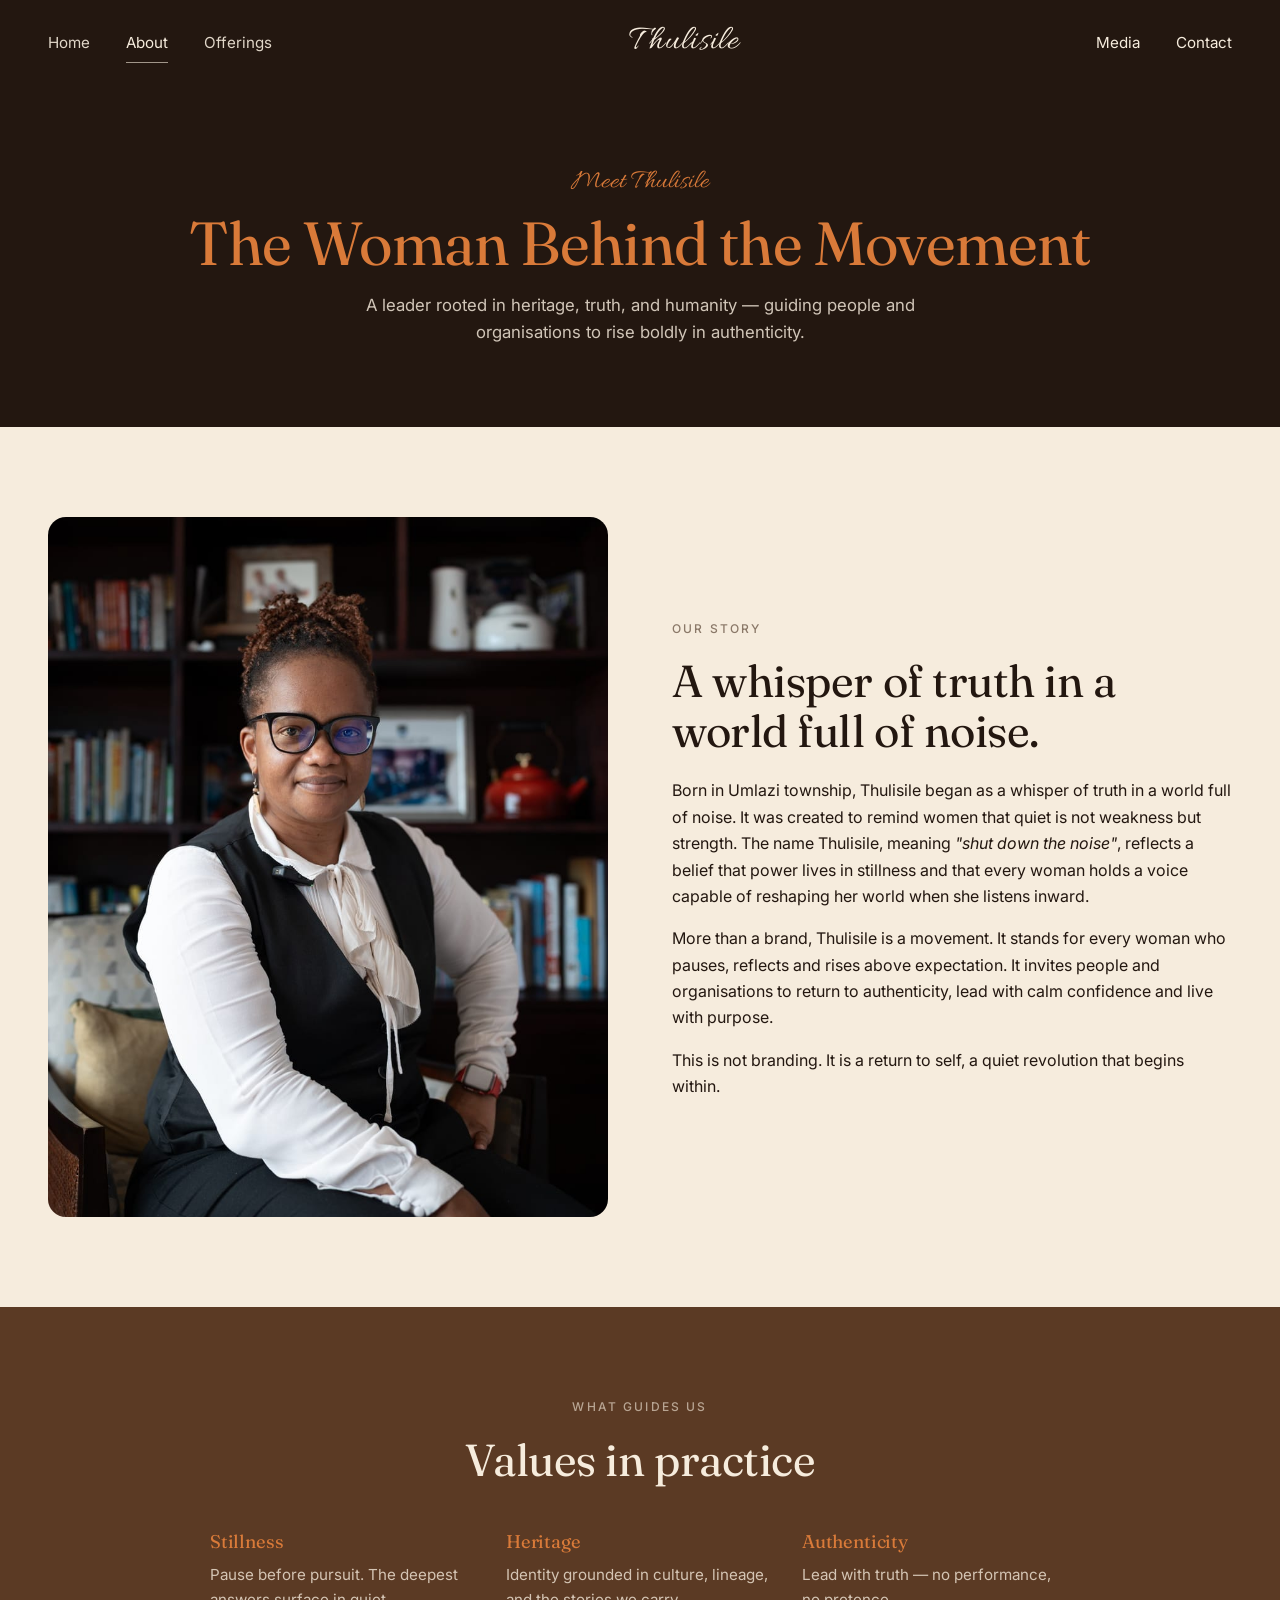
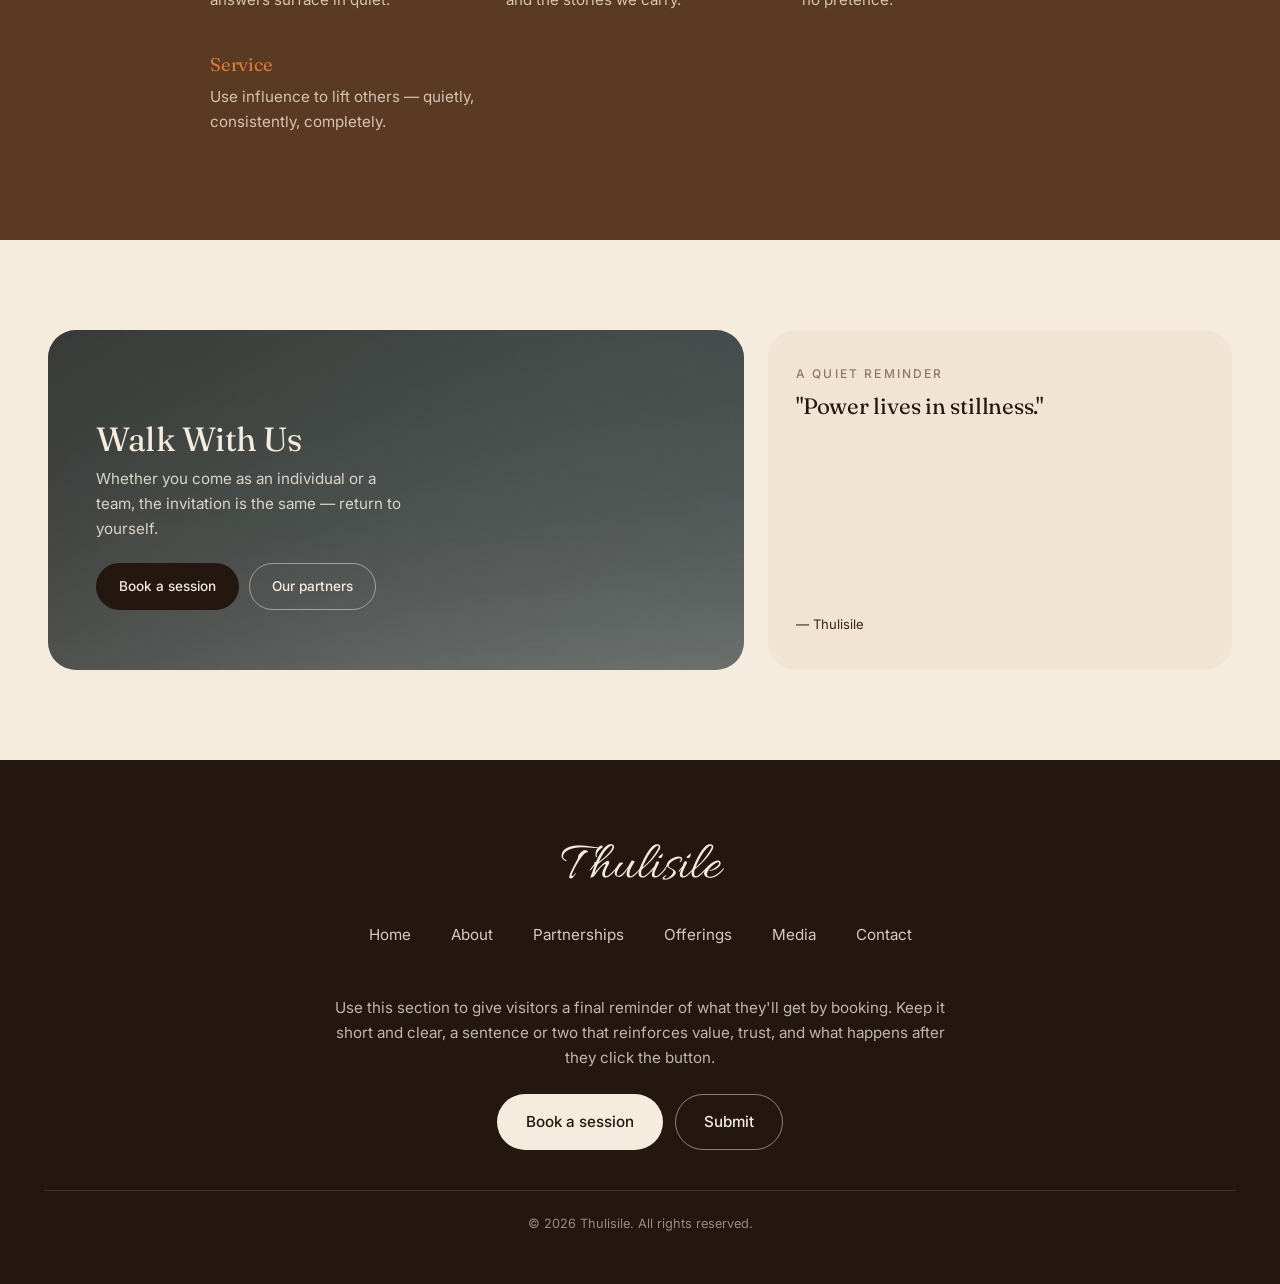
==== about.html @ 4791ac14 "Optimize images: 106MB PNGs -> 780KB JPGs; update refs" ====
<!doctype html>
<html lang="en">
<head>
<meta charset="utf-8" />
<meta name="viewport" content="width=device-width, initial-scale=1" />
<title>About Thulisile — The Woman Behind the Movement</title>
<meta name="description" content="A leader rooted in heritage, truth, and humanity — guiding people and organisations to rise boldly in authenticity." />
<link rel="preconnect" href="https://fonts.googleapis.com">
<link rel="preconnect" href="https://fonts.gstatic.com" crossorigin>
<link href="https://fonts.googleapis.com/css2?family=Fraunces:ital,wght@0,300;0,400;0,500;1,400&family=Inter:wght@300;400;500;600&family=Allura&display=swap" rel="stylesheet">
<link rel="stylesheet" href="styles.css" />
</head>
<body>

<header class="nav">
  <div class="nav-inner">
    <ul class="nav-links">
      <li><a href="index.html">Home</a></li>
      <li class="has-dropdown">
        <a href="about.html" class="active">About</a>
        <ul class="dropdown">
          <li><a href="about.html">About Thulisile</a></li>
          <li><a href="partners.html">Partners &amp; Clients</a></li>
        </ul>
      </li>
      <li class="has-dropdown">
        <a href="offerings.html">Offerings</a>
        <ul class="dropdown">
          <li><a href="fun-to-fit.html">Fun to Fit</a></li>
          <li><a href="reflections.html">Reflections</a></li>
          <li><a href="life-journeys.html">Life Journeys</a></li>
          <li><a href="corporate-strategy.html">Corporate Strategy</a></li>
        </ul>
      </li>
    </ul>
    <a href="index.html" class="nav-logo">Thulisile</a>
    <ul class="nav-side">
      <li class="has-dropdown">
        <a href="media.html">Media</a>
        <ul class="dropdown">
          <li><a href="blog.html">Blog</a></li>
          <li><a href="youtube.html">YouTube</a></li>
          <li><a href="podcast.html">Podcast</a></li>
        </ul>
      </li>
      <li><a href="contact.html">Contact</a></li>
    </ul>
    <button class="nav-toggle" aria-label="Menu" aria-expanded="false">&#9776;</button>
  </div>
</header>

<section class="page-header">
  <div class="container">
    <span class="script-kicker">Meet Thulisile</span>
    <h1>The Woman Behind the Movement</h1>
    <p>A leader rooted in heritage, truth, and humanity — guiding people and organisations to rise boldly in authenticity.</p>
  </div>
</section>

<section class="section-cream">
  <div class="two-col">
    <img src="images/about-thulisile-portrait.jpg" alt="Thulisile portrait" />
    <div>
      <span class="eyebrow">Our story</span>
      <h2>A whisper of truth in a world full of noise.</h2>
      <p>Born in Umlazi township, Thulisile began as a whisper of truth in a world full of noise. It was created to remind women that quiet is not weakness but strength. The name Thulisile, meaning <em>"shut down the noise"</em>, reflects a belief that power lives in stillness and that every woman holds a voice capable of reshaping her world when she listens inward.</p>
      <p>More than a brand, Thulisile is a movement. It stands for every woman who pauses, reflects and rises above expectation. It invites people and organisations to return to authenticity, lead with calm confidence and live with purpose.</p>
      <p>This is not branding. It is a return to self, a quiet revolution that begins within.</p>
    </div>
  </div>
</section>

<section class="section-brown">
  <div class="container">
    <div style="max-width:860px;margin:0 auto;text-align:center;">
      <span class="eyebrow" style="color:rgba(246,236,221,0.6);">What guides us</span>
      <h2 style="color:var(--cream);">Values in practice</h2>
      <div style="display:grid;grid-template-columns:repeat(auto-fit, minmax(220px, 1fr));gap:28px;margin-top:48px;text-align:left;">
        <div>
          <h3 style="color:var(--orange-soft);font-size:1.15rem;">Stillness</h3>
          <p style="color:rgba(246,236,221,0.78);font-size:0.95rem;">Pause before pursuit. The deepest answers surface in quiet.</p>
        </div>
        <div>
          <h3 style="color:var(--orange-soft);font-size:1.15rem;">Heritage</h3>
          <p style="color:rgba(246,236,221,0.78);font-size:0.95rem;">Identity grounded in culture, lineage, and the stories we carry.</p>
        </div>
        <div>
          <h3 style="color:var(--orange-soft);font-size:1.15rem;">Authenticity</h3>
          <p style="color:rgba(246,236,221,0.78);font-size:0.95rem;">Lead with truth — no performance, no pretence.</p>
        </div>
        <div>
          <h3 style="color:var(--orange-soft);font-size:1.15rem;">Service</h3>
          <p style="color:rgba(246,236,221,0.78);font-size:0.95rem;">Use influence to lift others — quietly, consistently, completely.</p>
        </div>
      </div>
    </div>
  </div>
</section>

<section class="journey-insights" style="padding-top:90px;">
  <div class="journey-insights-grid">
    <div class="journey-card">
      <h2>Walk With Us</h2>
      <p>Whether you come as an individual or a team, the invitation is the same — return to yourself.</p>
      <div class="journey-actions">
        <a href="contact.html" class="btn btn-dark">Book a session</a>
        <a href="partners.html" class="btn btn-outline">Our partners</a>
      </div>
    </div>
    <div class="insights-card">
      <div>
        <span class="eyebrow">A quiet reminder</span>
        <h3 style="font-size:1.4rem;">"Power lives in stillness."</h3>
      </div>
      <div class="insights-foot">
        <p>— Thulisile</p>
      </div>
    </div>
  </div>
</section>

<footer class="footer">
  <div class="container">
    <a href="index.html" class="footer-logo">Thulisile</a>
    <ul class="footer-nav">
      <li><a href="index.html">Home</a></li>
      <li><a href="about.html">About</a></li>
      <li><a href="partners.html">Partnerships</a></li>
      <li><a href="offerings.html">Offerings</a></li>
      <li><a href="media.html">Media</a></li>
      <li><a href="contact.html">Contact</a></li>
    </ul>
    <p class="footer-cta">Use this section to give visitors a final reminder of what they'll get by booking. Keep it short and clear, a sentence or two that reinforces value, trust, and what happens after they click the button.</p>
    <div class="footer-actions">
      <a href="contact.html" class="btn btn-light">Book a session</a>
      <a href="contact.html" class="btn btn-outline">Submit</a>
    </div>
    <div class="footer-bottom">&copy; <span id="year"></span> Thulisile. All rights reserved.</div>
  </div>
</footer>
<script>document.getElementById('year').textContent = new Date().getFullYear();</script>
<script src="script.js"></script>
</body>
</html>
---- styles.css ----
/* ===========================================================
   Thulisile — Silence the Noise. Rise in Authenticity.
   Shared stylesheet
   =========================================================== */

:root {
  --cream: #f6ecdd;
  --cream-soft: #f1e4d2;
  --cream-dark: #e8d8bf;
  --brown-deep: #231710;
  --brown-rich: #3a2417;
  --brown-warm: #5b3a24;
  --brown-mid: #7a4a2c;
  --orange: #c9611f;
  --orange-soft: #d97a39;
  --ink: #1a0f08;
  --muted: #8a7868;
  --line: rgba(255, 255, 255, 0.12);

  --serif: "Fraunces", "Playfair Display", Georgia, serif;
  --sans: "Inter", -apple-system, BlinkMacSystemFont, "Segoe UI", Roboto, sans-serif;
  --script: "Allura", "Pinyon Script", "Great Vibes", cursive;

  --radius-lg: 28px;
  --radius-md: 18px;
  --radius-sm: 10px;
  --maxw: 1240px;
}

* { box-sizing: border-box; }

html { scroll-behavior: smooth; }

body {
  margin: 0;
  font-family: var(--sans);
  font-size: 16px;
  line-height: 1.65;
  color: var(--cream);
  background: var(--brown-deep);
  -webkit-font-smoothing: antialiased;
  text-rendering: optimizeLegibility;
}

img { max-width: 100%; display: block; }

a { color: inherit; text-decoration: none; }

h1, h2, h3, h4 {
  font-family: var(--serif);
  font-weight: 400;
  letter-spacing: -0.01em;
  line-height: 1.1;
  margin: 0 0 0.5em;
}

h1 { font-size: clamp(2.4rem, 5vw, 4rem); }
h2 { font-size: clamp(1.8rem, 3.5vw, 2.8rem); }
h3 { font-size: clamp(1.3rem, 2vw, 1.7rem); }

p { margin: 0 0 1em; }

.container {
  max-width: var(--maxw);
  margin: 0 auto;
  padding: 0 24px;
}

/* ---------- NAV ---------- */
.nav {
  position: absolute;
  top: 0; left: 0; right: 0;
  z-index: 50;
  padding: 22px 0;
}
.nav-inner {
  max-width: var(--maxw);
  margin: 0 auto;
  padding: 0 28px;
  display: flex;
  align-items: center;
  justify-content: space-between;
  gap: 24px;
}
.nav-links {
  display: flex;
  gap: 36px;
  list-style: none;
  margin: 0; padding: 0;
  font-size: 0.95rem;
  color: var(--cream);
}
.nav-links > li { position: relative; }
.nav-links a {
  color: var(--cream);
  opacity: 0.9;
  transition: opacity .2s;
  padding: 8px 0;
  display: inline-block;
}
.nav-links a:hover { opacity: 1; }
.nav-links a.active { opacity: 1; }
.nav-links a.active::after {
  content: ""; position: absolute;
  left: 0; right: 0; bottom: 0;
  height: 1px; background: var(--cream);
  opacity: 0.6;
}

.nav-logo {
  font-family: var(--script);
  font-size: 2.2rem;
  color: var(--cream);
  line-height: 1;
  letter-spacing: 0.02em;
  flex: 0 0 auto;
}

.nav-side { display: flex; gap: 36px; align-items: center; list-style: none; margin: 0; padding: 0; font-size: 0.95rem; }

.has-dropdown { position: relative; }
.dropdown {
  position: absolute;
  top: 100%;
  left: 50%;
  transform: translateX(-50%) translateY(6px);
  background: var(--brown-rich);
  border: 1px solid var(--line);
  border-radius: var(--radius-sm);
  padding: 10px 0;
  min-width: 190px;
  opacity: 0;
  visibility: hidden;
  transition: opacity .2s, transform .2s, visibility .2s;
  list-style: none;
  margin: 0;
  box-shadow: 0 20px 50px rgba(0,0,0,0.35);
}
.has-dropdown:hover .dropdown,
.has-dropdown:focus-within .dropdown {
  opacity: 1; visibility: visible; transform: translateX(-50%) translateY(0);
}
.dropdown a {
  display: block;
  padding: 8px 18px;
  white-space: nowrap;
  font-size: 0.9rem;
}
.dropdown a:hover { background: rgba(255,255,255,0.04); }

/* mobile nav */
.nav-toggle {
  display: none;
  background: none;
  border: none;
  color: var(--cream);
  font-size: 1.6rem;
  cursor: pointer;
  padding: 6px;
  z-index: 60;
}
@media (max-width: 900px) {
  .nav-toggle { display: block; }
  .nav-links, .nav-side { display: none; }
  .nav.nav-open::after {
    content: "";
    position: fixed; inset: 0;
    background: var(--brown-deep);
    z-index: 50;
  }
  .nav-open .nav-links,
  .nav-open .nav-side {
    display: flex;
    flex-direction: column;
    align-items: center;
    gap: 10px;
    font-size: 1.05rem;
    padding: 0;
    z-index: 55;
    position: relative;
  }
  .nav-open .nav-inner {
    position: fixed;
    inset: 0;
    display: flex;
    flex-direction: column;
    justify-content: flex-start;
    align-items: center;
    padding: 90px 24px 40px;
    overflow-y: auto;
    background: var(--brown-deep);
    z-index: 55;
  }
  .nav-open .nav-logo { position: absolute; top: 22px; left: 28px; z-index: 60; }
  .nav-open .nav-side { margin-top: 20px; padding-top: 20px; border-top: 1px solid var(--line); width: 100%; }
  .dropdown {
    position: static; transform: none; opacity: 1; visibility: visible;
    background: transparent; border: none; box-shadow: none;
    padding: 4px 0 0; text-align: center;
    display: block;
  }
  .dropdown a { font-size: 0.85rem; opacity: 0.65; padding: 4px 0; }
  .nav-logo { font-size: 1.8rem; z-index: 60; }
  .nav-toggle { position: fixed; top: 22px; right: 24px; z-index: 70; }
}

/* ---------- BUTTONS ---------- */
.btn {
  display: inline-flex;
  align-items: center;
  justify-content: center;
  gap: 8px;
  font-family: var(--sans);
  font-size: 0.95rem;
  font-weight: 500;
  padding: 14px 28px;
  border-radius: 999px;
  border: 1px solid transparent;
  cursor: pointer;
  transition: all .25s;
  text-decoration: none;
  white-space: nowrap;
}
.btn-primary {
  background: var(--orange);
  color: var(--cream);
}
.btn-primary:hover { background: var(--orange-soft); transform: translateY(-1px); }

.btn-outline {
  background: transparent;
  color: var(--cream);
  border-color: rgba(246, 236, 221, 0.5);
}
.btn-outline:hover { background: rgba(246, 236, 221, 0.08); border-color: var(--cream); }

.btn-dark {
  background: var(--brown-deep);
  color: var(--cream);
}
.btn-dark:hover { background: var(--brown-rich); }

.btn-light {
  background: var(--cream);
  color: var(--brown-deep);
}
.btn-light:hover { background: #fff; }

.btn-text {
  background: transparent;
  color: var(--brown-deep);
  border: 1px solid var(--brown-deep);
}
.btn-text:hover { background: var(--brown-deep); color: var(--cream); }

.btn .arrow { display: inline-block; transition: transform .25s; }
.btn:hover .arrow { transform: translate(2px, -2px); }

/* ---------- HERO ---------- */
.hero {
  position: relative;
  min-height: 100vh;
  background: var(--brown-deep);
  overflow: hidden;
  display: flex;
  align-items: center;
  padding: 140px 0 60px;
}
.hero::before {
  content: "";
  position: absolute; inset: 0;
  background: linear-gradient(180deg, rgba(16,9,4,0.55) 0%, rgba(16,9,4,0.20) 45%, rgba(16,9,4,0.85) 100%);
  z-index: 2;
}
.hero-bg {
  position: absolute;
  inset: 0;
  background-size: cover;
  background-position: center right;
  z-index: 1;
}
.hero-inner {
  position: relative;
  z-index: 3;
  max-width: var(--maxw);
  margin: 0 auto;
  padding: 0 28px;
  width: 100%;
  display: grid;
  grid-template-columns: minmax(0, 560px) 1fr;
  gap: 40px;
  align-items: center;
}
.hero-eyebrow {
  display: inline-block;
  font-family: var(--script);
  color: var(--orange-soft);
  font-size: 1.8rem;
  margin-bottom: 10px;
}
.hero-title {
  font-family: var(--serif);
  color: var(--orange-soft);
  font-size: clamp(2.6rem, 5.5vw, 4.2rem);
  line-height: 1.05;
  letter-spacing: -0.015em;
  margin-bottom: 22px;
  text-wrap: balance;
}
.hero-sub {
  color: rgba(246, 236, 221, 0.85);
  font-size: 1.05rem;
  max-width: 480px;
  margin-bottom: 34px;
}
.hero-actions { display: flex; gap: 14px; flex-wrap: wrap; }

@media (max-width: 800px) {
  .hero-inner { grid-template-columns: 1fr; }
  .hero::before {
    background: linear-gradient(180deg, rgba(16,9,4,0.40) 0%, rgba(16,9,4,0.65) 60%, rgba(16,9,4,0.95) 100%);
  }
}

/* ---------- CREAM CARD ON DARK ---------- */
.cream-panel {
  background: var(--cream);
  color: var(--brown-deep);
  border-radius: var(--radius-lg);
  padding: 64px 56px;
  position: relative;
}
.cream-panel h2, .cream-panel h3 { color: var(--brown-deep); }

.section-dark {
  background: var(--brown-deep);
  padding: 40px 0;
}
.section-brown {
  background: var(--brown-warm);
  padding: 90px 0;
  color: var(--cream);
}
.section-cream {
  background: var(--cream);
  color: var(--brown-deep);
  padding: 90px 0;
}
.section-cream h2, .section-cream h3 { color: var(--brown-deep); }

.eyebrow {
  font-size: 0.75rem;
  letter-spacing: 0.18em;
  text-transform: uppercase;
  color: var(--muted);
  font-weight: 500;
  margin-bottom: 18px;
  display: block;
}

.badge-icon {
  display: inline-flex;
  align-items: center;
  justify-content: center;
  width: 68px;
  height: 68px;
  border-radius: 50%;
  background: var(--cream);
  margin: -46px auto 0;
  box-shadow: 0 8px 20px rgba(0,0,0,0.12);
  border: 6px solid var(--cream);
  position: relative;
  z-index: 2;
}
.badge-icon img { width: 58%; height: 58%; object-fit: contain; }

/* ---------- INTRO STATEMENT ---------- */
.intro-statement {
  padding: 90px 0 40px;
  position: relative;
}
.intro-statement .cream-panel {
  max-width: 920px;
  margin: 0 auto;
  text-align: center;
  padding: 90px 56px 72px;
}
.intro-statement .floating-badge {
  position: absolute;
  top: 56px;
  left: 50%;
  transform: translateX(-50%);
  width: 88px;
  height: 88px;
  border-radius: 50%;
  background: var(--cream);
  border: 8px solid var(--brown-deep);
  display: flex; align-items: center; justify-content: center;
  z-index: 3;
}
.intro-statement .floating-badge svg { width: 44px; height: 44px; color: var(--brown-deep); }
.intro-statement .cream-panel p {
  font-size: 1.12rem;
  line-height: 1.7;
  color: var(--brown-rich);
  max-width: 680px;
  margin: 0 auto;
}

/* ---------- PILLARS ---------- */
.pillars-section { background: var(--brown-deep); padding: 30px 0 90px; }
.pillars-wrap { background: var(--cream); border-radius: var(--radius-lg); padding: 44px 40px 56px; color: var(--brown-deep); position: relative; }
.pillars-head {
  display: flex;
  justify-content: space-between;
  align-items: flex-end;
  flex-wrap: wrap;
  gap: 24px;
  margin-bottom: 36px;
}
.pillars-head h2 {
  font-size: clamp(1.5rem, 2.2vw, 2rem);
  font-weight: 400;
  color: var(--brown-deep);
  max-width: 600px;
  margin: 0;
}
.pillars-head h2 .emphasis { font-style: italic; color: var(--orange); }

.pillars-grid {
  display: grid;
  grid-template-columns: repeat(4, 1fr);
  gap: 20px;
}
.pillar {
  position: relative;
  border-radius: 20px;
  overflow: hidden;
  aspect-ratio: 3/4;
  background: #222;
  display: flex;
  align-items: flex-end;
  color: var(--cream);
  text-decoration: none;
  transition: transform .3s;
}
.pillar:hover { transform: translateY(-4px); }
.pillar img.pillar-photo {
  position: absolute; inset: 0;
  width: 100%; height: 100%;
  object-fit: cover;
  z-index: 1;
}
.pillar::after {
  content: "";
  position: absolute; inset: 0;
  background: linear-gradient(180deg, transparent 45%, rgba(0,0,0,0.78) 100%);
  z-index: 2;
}
.pillar-inner {
  position: relative;
  z-index: 3;
  padding: 22px;
  width: 100%;
}
.pillar-icon-wrap {
  position: absolute;
  top: 14px;
  left: 14px;
  width: 44px; height: 44px;
  border-radius: 10px;
  overflow: hidden;
  z-index: 3;
}
.pillar-icon-wrap img { width: 100%; height: 100%; object-fit: cover; }
.pillar h3 {
  font-size: 1.25rem;
  margin: 0 0 6px;
  color: var(--cream);
  font-family: var(--serif);
}
.pillar p {
  font-size: 0.82rem;
  color: rgba(246,236,221,0.82);
  margin: 0;
  line-height: 1.45;
}
@media (max-width: 900px) {
  .pillars-grid { grid-template-columns: repeat(2, 1fr); }
}
@media (max-width: 500px) {
  .pillars-grid { grid-template-columns: 1fr; }
  .pillar { aspect-ratio: 16/10; }
}

/* ---------- WHO WE SERVE ---------- */
.who-we-serve { background: var(--cream); color: var(--brown-deep); padding: 100px 0; }
.who-we-serve h2 { color: var(--brown-deep); }
.who-grid {
  display: grid;
  grid-template-columns: 1fr 1fr;
  gap: 80px;
  align-items: center;
}
.who-text .eyebrow { color: var(--muted); }
.who-text > p { max-width: 440px; color: var(--brown-rich); margin-bottom: 32px; }
.who-row {
  display: flex;
  justify-content: space-between;
  align-items: flex-start;
  gap: 24px;
  padding: 20px 0;
  border-bottom: 1px solid rgba(35,23,16,0.15);
}
.who-row:first-of-type { border-top: 1px solid rgba(35,23,16,0.15); }
.who-row h4 {
  font-family: var(--serif); font-size: 1.2rem;
  margin: 0 0 4px; color: var(--brown-deep);
}
.who-row p { font-size: 0.92rem; color: var(--brown-rich); margin: 0; max-width: 320px; }
.who-image {
  border-radius: var(--radius-lg);
  overflow: hidden;
  aspect-ratio: 4/5;
  filter: saturate(0.85);
}
.who-image img { width: 100%; height: 100%; object-fit: cover; }

@media (max-width: 900px) {
  .who-grid { grid-template-columns: 1fr; gap: 50px; }
}

/* ---------- FEATURED SPOTLIGHT ---------- */
.spotlight { background: var(--brown-warm); padding: 90px 0; color: var(--cream); }
.spotlight-card {
  max-width: 980px;
  margin: 0 auto;
  position: relative;
  border-radius: var(--radius-lg);
  overflow: hidden;
  aspect-ratio: 16/9;
  background: #333;
  cursor: pointer;
  box-shadow: 0 30px 70px rgba(0,0,0,0.35);
}
.spotlight-card img.spotlight-main {
  position: absolute; inset: 0; width: 100%; height: 100%;
  object-fit: cover;
  z-index: 1;
}
.spotlight-card::after {
  content: "";
  position: absolute; inset: 0;
  background: linear-gradient(180deg, rgba(0,0,0,0.1) 20%, rgba(0,0,0,0.6) 100%);
  z-index: 2;
}
.spotlight-play {
  position: absolute;
  left: 50%; top: 50%;
  transform: translate(-50%, -50%);
  width: 74px; height: 74px;
  border-radius: 50%;
  background: rgba(246,236,221,0.92);
  display: flex; align-items: center; justify-content: center;
  z-index: 4;
  transition: transform .25s;
}
.spotlight-card:hover .spotlight-play { transform: translate(-50%,-50%) scale(1.08); }
.spotlight-play::after {
  content: "";
  display: block;
  border-left: 18px solid var(--brown-deep);
  border-top: 11px solid transparent;
  border-bottom: 11px solid transparent;
  margin-left: 4px;
}
.spotlight-text {
  position: absolute;
  left: 28px; bottom: 24px;
  z-index: 4;
  max-width: 380px;
}
.spotlight-text h3 { color: var(--cream); font-size: 1.35rem; margin: 0 0 6px; }
.spotlight-text p { color: rgba(246,236,221,0.82); font-size: 0.88rem; margin: 0; }
.spotlight-thumbs {
  position: absolute;
  right: 22px; bottom: 22px;
  z-index: 4;
  display: flex;
  gap: 8px;
}
.spotlight-thumbs img {
  width: 68px; height: 44px;
  object-fit: cover;
  border-radius: 6px;
  border: 2px solid rgba(246,236,221,0.35);
}

/* ---------- ABOUT SECTION (in spotlight dark band) ---------- */
.about-block {
  background: var(--brown-warm);
  padding: 20px 0 100px;
  color: var(--cream);
}
.about-grid {
  max-width: 980px;
  margin: 0 auto;
  padding: 0 28px;
  display: grid;
  grid-template-columns: 1fr 1.2fr;
  gap: 56px;
  align-items: center;
}
.about-portrait { border-radius: var(--radius-md); overflow: hidden; aspect-ratio: 3/4; }
.about-portrait img { width: 100%; height: 100%; object-fit: cover; }
.about-text h2 { color: var(--cream); margin-bottom: 6px; }
.about-text .sub {
  color: rgba(246,236,221,0.75);
  font-style: italic;
  margin-bottom: 18px;
  font-size: 0.95rem;
}
.about-text p { color: rgba(246,236,221,0.82); font-size: 0.95rem; margin-bottom: 14px; }

@media (max-width: 800px) {
  .about-grid { grid-template-columns: 1fr; gap: 32px; }
  .about-portrait { max-width: 320px; margin: 0 auto; }
}

/* ---------- VALUE REMINDER ---------- */
.value-reminder {
  background: var(--cream);
  color: var(--brown-deep);
  padding: 100px 0 120px;
  text-align: center;
}
.value-reminder .eyebrow { color: var(--muted); }
.value-reminder h2 {
  max-width: 760px; margin: 0 auto 12px;
  font-size: clamp(1.5rem, 2.4vw, 2rem);
  font-weight: 400;
  color: var(--brown-deep);
}
.value-reminder p {
  max-width: 680px;
  margin: 0 auto;
  font-size: 1.05rem;
  color: var(--brown-rich);
}

/* ---------- BEGIN YOUR JOURNEY + INSIGHTS ---------- */
.journey-insights {
  background: var(--cream);
  padding: 0 0 90px;
}
.journey-insights-grid {
  max-width: var(--maxw);
  margin: 0 auto;
  padding: 0 28px;
  display: grid;
  grid-template-columns: 1.5fr 1fr;
  gap: 24px;
}
.journey-card {
  background: url('images/begin-journey-bg.jpg') center/cover no-repeat;
  border-radius: var(--radius-lg);
  padding: 60px 48px;
  min-height: 340px;
  position: relative;
  display: flex;
  flex-direction: column;
  justify-content: flex-end;
  color: var(--cream);
  overflow: hidden;
}
.journey-card::before {
  content: "";
  position: absolute; inset: 0;
  background: linear-gradient(135deg, rgba(30,20,14,0.5) 0%, rgba(30,20,14,0.25) 100%);
}
.journey-card > * { position: relative; z-index: 2; }
.journey-card h2 { color: var(--cream); margin-bottom: 8px; font-size: 2.1rem; }
.journey-card p { color: rgba(246,236,221,0.85); max-width: 320px; margin-bottom: 22px; font-size: 0.95rem; }
.journey-actions { display: flex; gap: 10px; flex-wrap: wrap; }
.journey-card .btn-dark { padding: 11px 22px; font-size: 0.85rem; }
.journey-card .btn-outline { padding: 11px 22px; font-size: 0.85rem; }

.insights-card {
  background: var(--cream-soft);
  border-radius: var(--radius-lg);
  padding: 34px 28px;
  display: flex;
  flex-direction: column;
  justify-content: space-between;
  min-height: 340px;
}
.insights-card .eyebrow { color: var(--muted); margin-bottom: 10px; }
.insights-card h3 {
  font-size: 1.8rem;
  color: var(--brown-deep);
  margin-bottom: 16px;
}
.insights-audio {
  height: 36px; background:
    linear-gradient(to right, var(--brown-deep) 0 3px, transparent 3px 8px) 0 50%/8px 100% repeat-x;
  -webkit-mask-image: linear-gradient(to right, rgba(0,0,0,1) 40%, rgba(0,0,0,0.3) 100%);
          mask-image: linear-gradient(to right, rgba(0,0,0,1) 40%, rgba(0,0,0,0.3) 100%);
  margin: 12px 0 18px;
}
.insights-foot { display: flex; align-items: center; justify-content: space-between; gap: 16px; }
.insights-foot p { font-size: 0.82rem; color: var(--brown-rich); margin: 0; }
.insights-foot img {
  width: 54px; height: 54px; border-radius: 50%; object-fit: cover;
}

@media (max-width: 800px) {
  .journey-insights-grid { grid-template-columns: 1fr; }
}

/* ---------- FOOTER ---------- */
.footer {
  background: var(--brown-deep);
  color: var(--cream);
  padding: 80px 0 50px;
  text-align: center;
}
.footer-logo {
  font-family: var(--script);
  font-size: 3.4rem;
  line-height: 1;
  display: block;
  margin-bottom: 28px;
  color: var(--cream);
}
.footer-nav {
  display: flex;
  gap: 40px;
  justify-content: center;
  list-style: none;
  margin: 0 0 48px;
  padding: 0;
  font-size: 0.95rem;
  flex-wrap: wrap;
}
.footer-nav a { color: rgba(246,236,221,0.85); }
.footer-nav a:hover { color: var(--cream); }

.footer-cta {
  max-width: 620px;
  margin: 0 auto 24px;
  font-size: 0.95rem;
  color: rgba(246,236,221,0.75);
  line-height: 1.65;
}
.footer-actions { display: flex; gap: 12px; justify-content: center; flex-wrap: wrap; margin-bottom: 40px; }

.footer-bottom {
  border-top: 1px solid var(--line);
  padding-top: 22px;
  font-size: 0.8rem;
  color: rgba(246,236,221,0.55);
}

/* ---------- INTERIOR PAGE HEADERS ---------- */
.page-header {
  background: var(--brown-deep);
  color: var(--cream);
  padding: 160px 0 80px;
  text-align: center;
  position: relative;
}
.page-header h1 {
  font-family: var(--serif);
  color: var(--orange-soft);
  font-size: clamp(2.4rem, 5vw, 3.8rem);
  margin-bottom: 14px;
}
.page-header p {
  max-width: 640px;
  margin: 0 auto;
  color: rgba(246,236,221,0.82);
  font-size: 1.05rem;
}
.page-header .script-kicker {
  font-family: var(--script);
  color: var(--orange-soft);
  font-size: 1.7rem;
  display: block;
  margin-bottom: 6px;
}

/* ---------- CONTENT PAGES ---------- */
.content-section { background: var(--cream); color: var(--brown-deep); padding: 90px 0; }
.content-section h2, .content-section h3 { color: var(--brown-deep); }
.content-section p { color: var(--brown-rich); }
.content-narrow { max-width: 760px; margin: 0 auto; padding: 0 28px; }

.two-col {
  max-width: var(--maxw);
  margin: 0 auto;
  padding: 0 28px;
  display: grid;
  grid-template-columns: 1fr 1fr;
  gap: 64px;
  align-items: center;
}
.two-col img { border-radius: var(--radius-md); aspect-ratio: 4/5; object-fit: cover; width: 100%; }
@media (max-width: 800px) { .two-col { grid-template-columns: 1fr; gap: 32px; } }

.offering-feature { background: var(--cream); color: var(--brown-deep); padding: 90px 0; }
.offering-feature + .offering-feature { padding-top: 0; }

.card-grid {
  display: grid;
  grid-template-columns: repeat(auto-fit, minmax(280px, 1fr));
  gap: 24px;
  max-width: var(--maxw);
  margin: 0 auto;
  padding: 0 28px;
}
.card {
  background: var(--cream-soft);
  border-radius: var(--radius-md);
  padding: 28px;
  color: var(--brown-deep);
  transition: transform .25s;
}
.card:hover { transform: translateY(-3px); }
.card h3 { color: var(--brown-deep); }
.card p { color: var(--brown-rich); font-size: 0.95rem; }
.card .eyebrow { color: var(--muted); }
.card-media {
  border-radius: var(--radius-sm);
  overflow: hidden;
  aspect-ratio: 16/10;
  margin-bottom: 18px;
  background: #333;
}
.card-media img { width: 100%; height: 100%; object-fit: cover; }

/* ---------- FORMS ---------- */
.form-wrap {
  max-width: 620px;
  margin: 0 auto;
  padding: 0 28px;
}
.field { margin-bottom: 18px; }
.field label {
  display: block;
  font-size: 0.82rem;
  letter-spacing: 0.1em;
  text-transform: uppercase;
  color: var(--muted);
  margin-bottom: 6px;
  font-weight: 500;
}
.field input, .field select, .field textarea {
  width: 100%;
  padding: 14px 16px;
  border-radius: 10px;
  border: 1px solid rgba(35,23,16,0.15);
  background: #fff;
  color: var(--brown-deep);
  font-family: inherit;
  font-size: 1rem;
}
.field input:focus, .field select:focus, .field textarea:focus {
  outline: none;
  border-color: var(--orange);
  box-shadow: 0 0 0 3px rgba(201,97,31,0.15);
}
.field textarea { min-height: 140px; resize: vertical; }
.form-actions { margin-top: 8px; }

/* ---------- UTIL ---------- */
.text-center { text-align: center; }
.mt-sm { margin-top: 20px; }
.mt-md { margin-top: 40px; }
.mt-lg { margin-top: 64px; }

.partners-grid {
  display: grid;
  grid-template-columns: repeat(auto-fit, minmax(160px, 1fr));
  gap: 20px;
  margin-top: 40px;
}
.partner-tile {
  aspect-ratio: 3/2;
  background: var(--cream-soft);
  border-radius: var(--radius-sm);
  display: flex; align-items: center; justify-content: center;
  color: var(--brown-rich);
  font-family: var(--serif);
  font-size: 1.05rem;
  padding: 10px;
  text-align: center;
  border: 1px solid rgba(35,23,16,0.06);
}

/* ---------- RESPONSIVE TWEAKS ---------- */
@media (max-width: 700px) {
  .cream-panel { padding: 44px 26px; }
  .intro-statement .cream-panel { padding: 70px 24px 48px; }
  .pillars-wrap { padding: 30px 20px 40px; }
  .spotlight-text { max-width: 70%; }
  .spotlight-thumbs { display: none; }
  .section-brown, .section-cream, .who-we-serve, .spotlight, .value-reminder { padding: 60px 0; }
  .page-header { padding: 130px 0 60px; }
  .nav-logo { font-size: 1.8rem; }
}
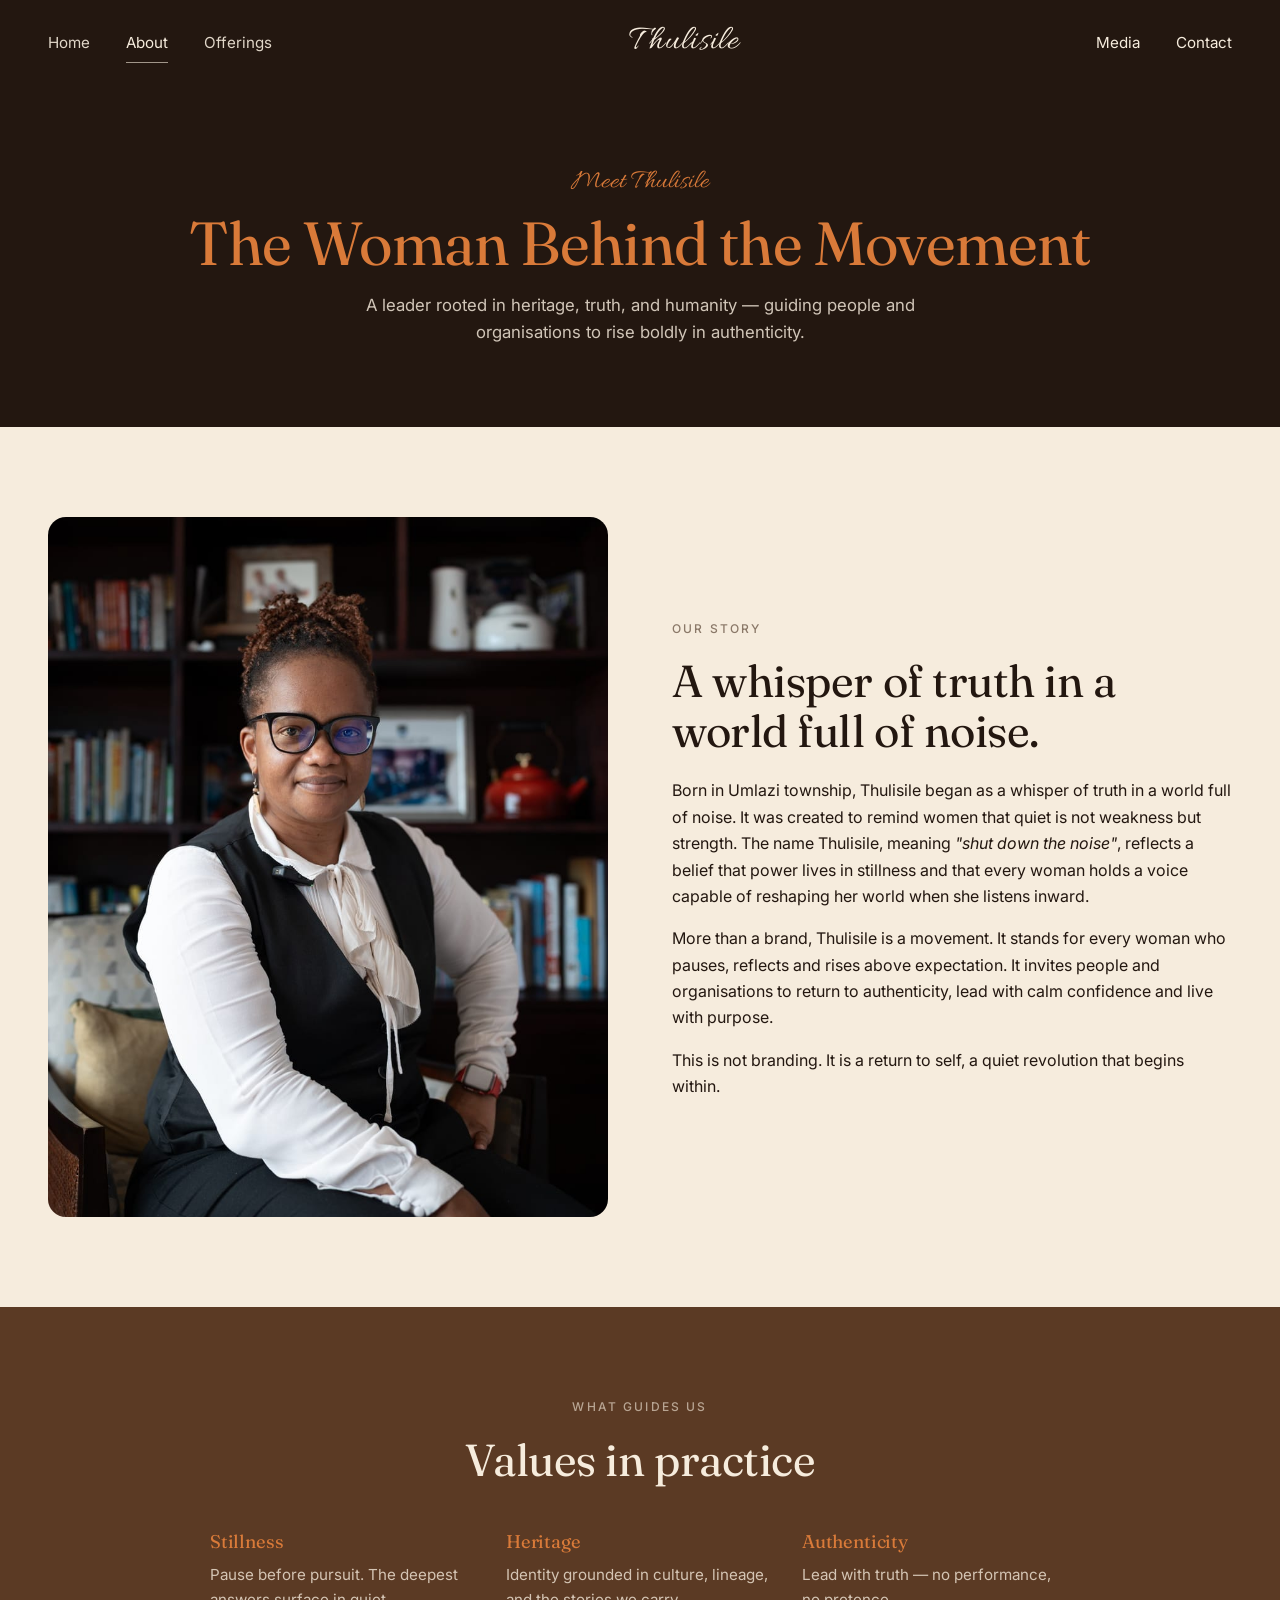
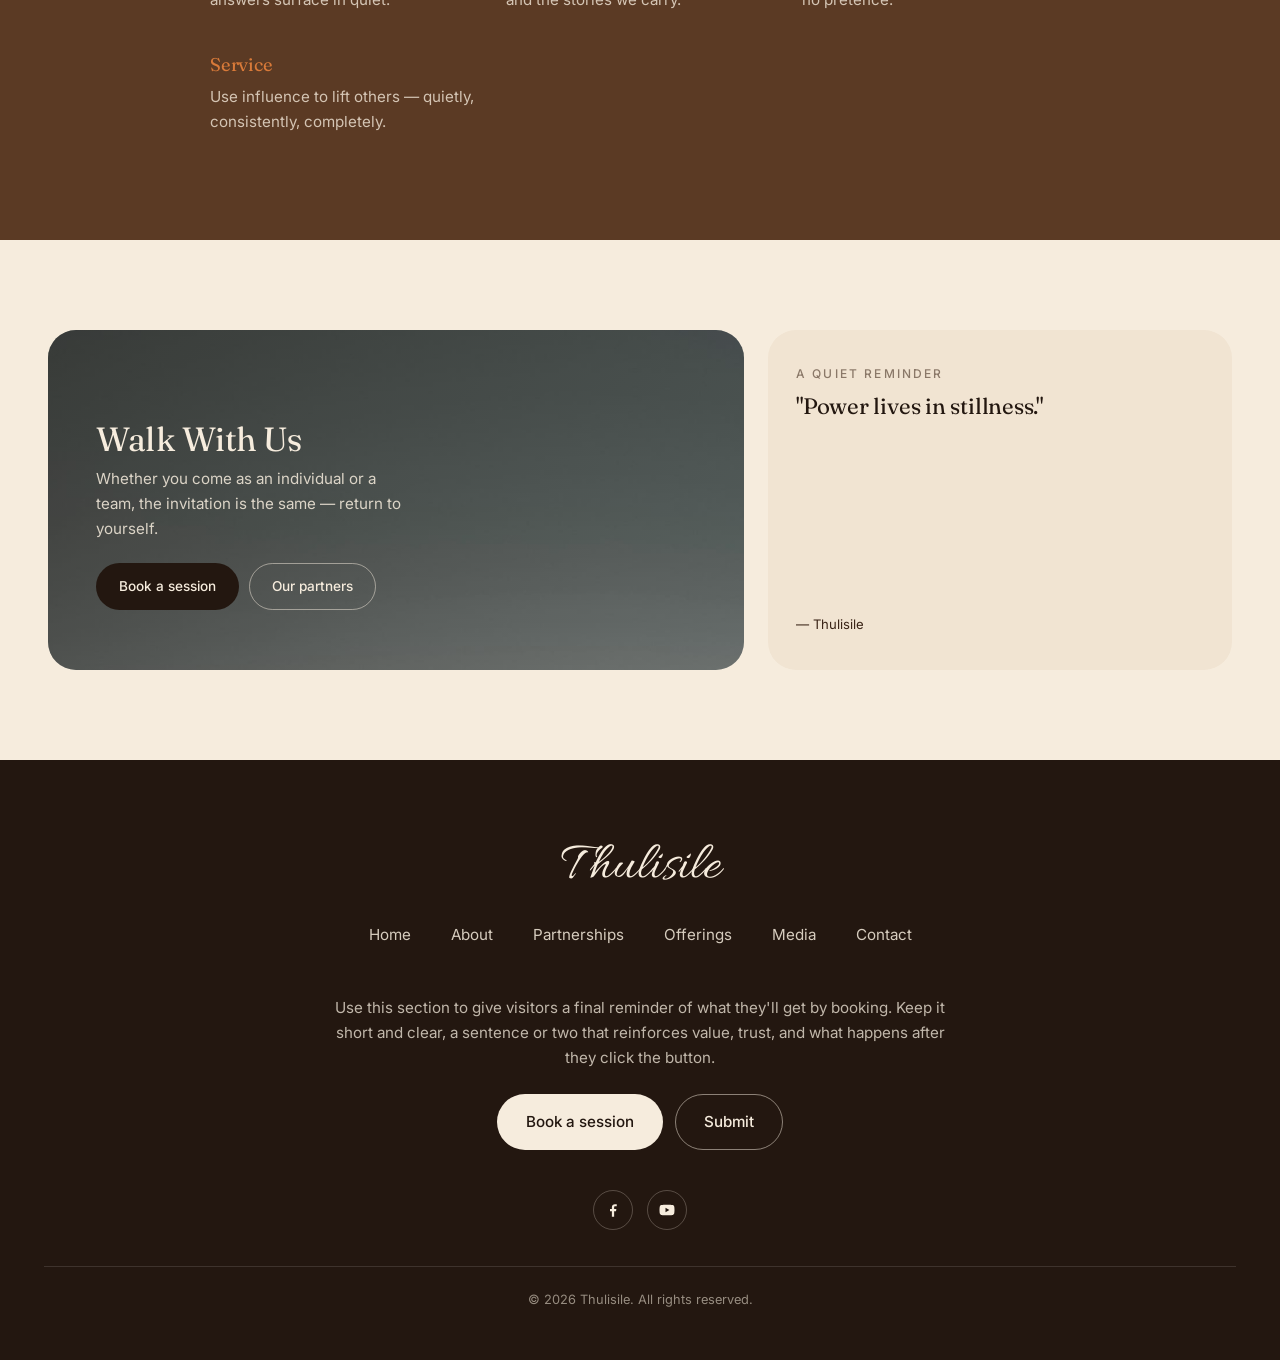
==== commit 62c7ed1a: "Hero: split layout with new portrait + ThulisileG links + real blog articles + social icons" ====
--- a/about.html
+++ b/about.html
@@ -135,6 +135,15 @@
       <a href="contact.html" class="btn btn-light">Book a session</a>
       <a href="contact.html" class="btn btn-outline">Submit</a>
     </div>
+    <div class="footer-socials">
+      <a href="https://www.facebook.com/Thulisile.africa" target="_blank" rel="noopener" aria-label="Facebook">
+        <svg viewBox="0 0 24 24" xmlns="http://www.w3.org/2000/svg"><path d="M13.5 21v-7.5h2.5l.5-3h-3V8.5c0-.9.3-1.5 1.6-1.5H17V4.3c-.3 0-1.3-.1-2.4-.1-2.4 0-4.1 1.5-4.1 4.1v2.2H8v3h2.5V21h3z"/></svg>
+      </a>
+      <a href="https://www.youtube.com/@ThulisileG" target="_blank" rel="noopener" aria-label="YouTube">
+        <svg viewBox="0 0 24 24" xmlns="http://www.w3.org/2000/svg"><path d="M21.6 7.2c-.2-.9-.9-1.6-1.8-1.8C18.2 5 12 5 12 5s-6.2 0-7.8.4c-.9.2-1.6.9-1.8 1.8C2 8.8 2 12 2 12s0 3.2.4 4.8c.2.9.9 1.6 1.8 1.8C5.8 19 12 19 12 19s6.2 0 7.8-.4c.9-.2 1.6-.9 1.8-1.8.4-1.6.4-4.8.4-4.8s0-3.2-.4-4.8zM10 15V9l5.2 3-5.2 3z"/></svg>
+      </a>
+    </div>
+
     <div class="footer-bottom">&copy; <span id="year"></span> Thulisile. All rights reserved.</div>
   </div>
 </footer>
--- a/styles.css
+++ b/styles.css
@@ -291,6 +291,45 @@
   gap: 40px;
   align-items: center;
 }
+
+/* Split hero: contained portrait on the right, no background image */
+.hero-split { background: var(--brown-deep); }
+.hero-split::before { display: none; }
+.hero-split .hero-inner {
+  grid-template-columns: 1.05fr 1fr;
+  gap: 56px;
+  align-items: center;
+}
+.hero-portrait {
+  position: relative;
+  border-radius: var(--radius-lg);
+  overflow: hidden;
+  aspect-ratio: 4/5;
+  box-shadow: 0 30px 70px rgba(0,0,0,0.45);
+  background: var(--brown-rich);
+}
+.hero-portrait img {
+  width: 100%; height: 100%; object-fit: cover; display: block;
+}
+.hero-portrait::after {
+  content: "";
+  position: absolute; inset: 0;
+  background: linear-gradient(180deg, transparent 60%, rgba(16,9,4,0.35) 100%);
+  pointer-events: none;
+}
+@media (max-width: 800px) {
+  .hero-split .hero-inner {
+    grid-template-columns: 1fr;
+    gap: 32px;
+  }
+  .hero-split { align-items: flex-start; padding-top: 110px; padding-bottom: 60px; }
+  .hero-split .hero-portrait {
+    order: -1;
+    max-width: 360px;
+    margin: 0 auto;
+    aspect-ratio: 4/5;
+  }
+}
 .hero-eyebrow {
   display: inline-block;
   font-family: var(--script);
@@ -316,9 +355,14 @@
 .hero-actions { display: flex; gap: 14px; flex-wrap: wrap; }
 
 @media (max-width: 800px) {
+  .hero {
+    align-items: flex-end;
+    padding: 140px 0 50px;
+  }
   .hero-inner { grid-template-columns: 1fr; }
+  .hero-bg { background-position: 62% top; }
   .hero::before {
-    background: linear-gradient(180deg, rgba(16,9,4,0.40) 0%, rgba(16,9,4,0.65) 60%, rgba(16,9,4,0.95) 100%);
+    background: linear-gradient(180deg, rgba(16,9,4,0.10) 0%, rgba(16,9,4,0.35) 40%, rgba(16,9,4,0.85) 72%, rgba(16,9,4,0.97) 100%);
   }
 }
 
@@ -754,6 +798,33 @@
 }
 .footer-actions { display: flex; gap: 12px; justify-content: center; flex-wrap: wrap; margin-bottom: 40px; }
 
+.footer-socials {
+  display: flex;
+  gap: 14px;
+  justify-content: center;
+  margin-bottom: 36px;
+}
+.footer-socials a {
+  display: inline-flex;
+  align-items: center;
+  justify-content: center;
+  width: 40px;
+  height: 40px;
+  border-radius: 50%;
+  border: 1px solid rgba(246,236,221,0.25);
+  color: var(--cream);
+  transition: all .2s;
+}
+.footer-socials a:hover {
+  background: var(--orange);
+  border-color: var(--orange);
+  transform: translateY(-2px);
+}
+.footer-socials svg {
+  width: 18px; height: 18px;
+  fill: currentColor;
+}
+
 .footer-bottom {
   border-top: 1px solid var(--line);
   padding-top: 22px;
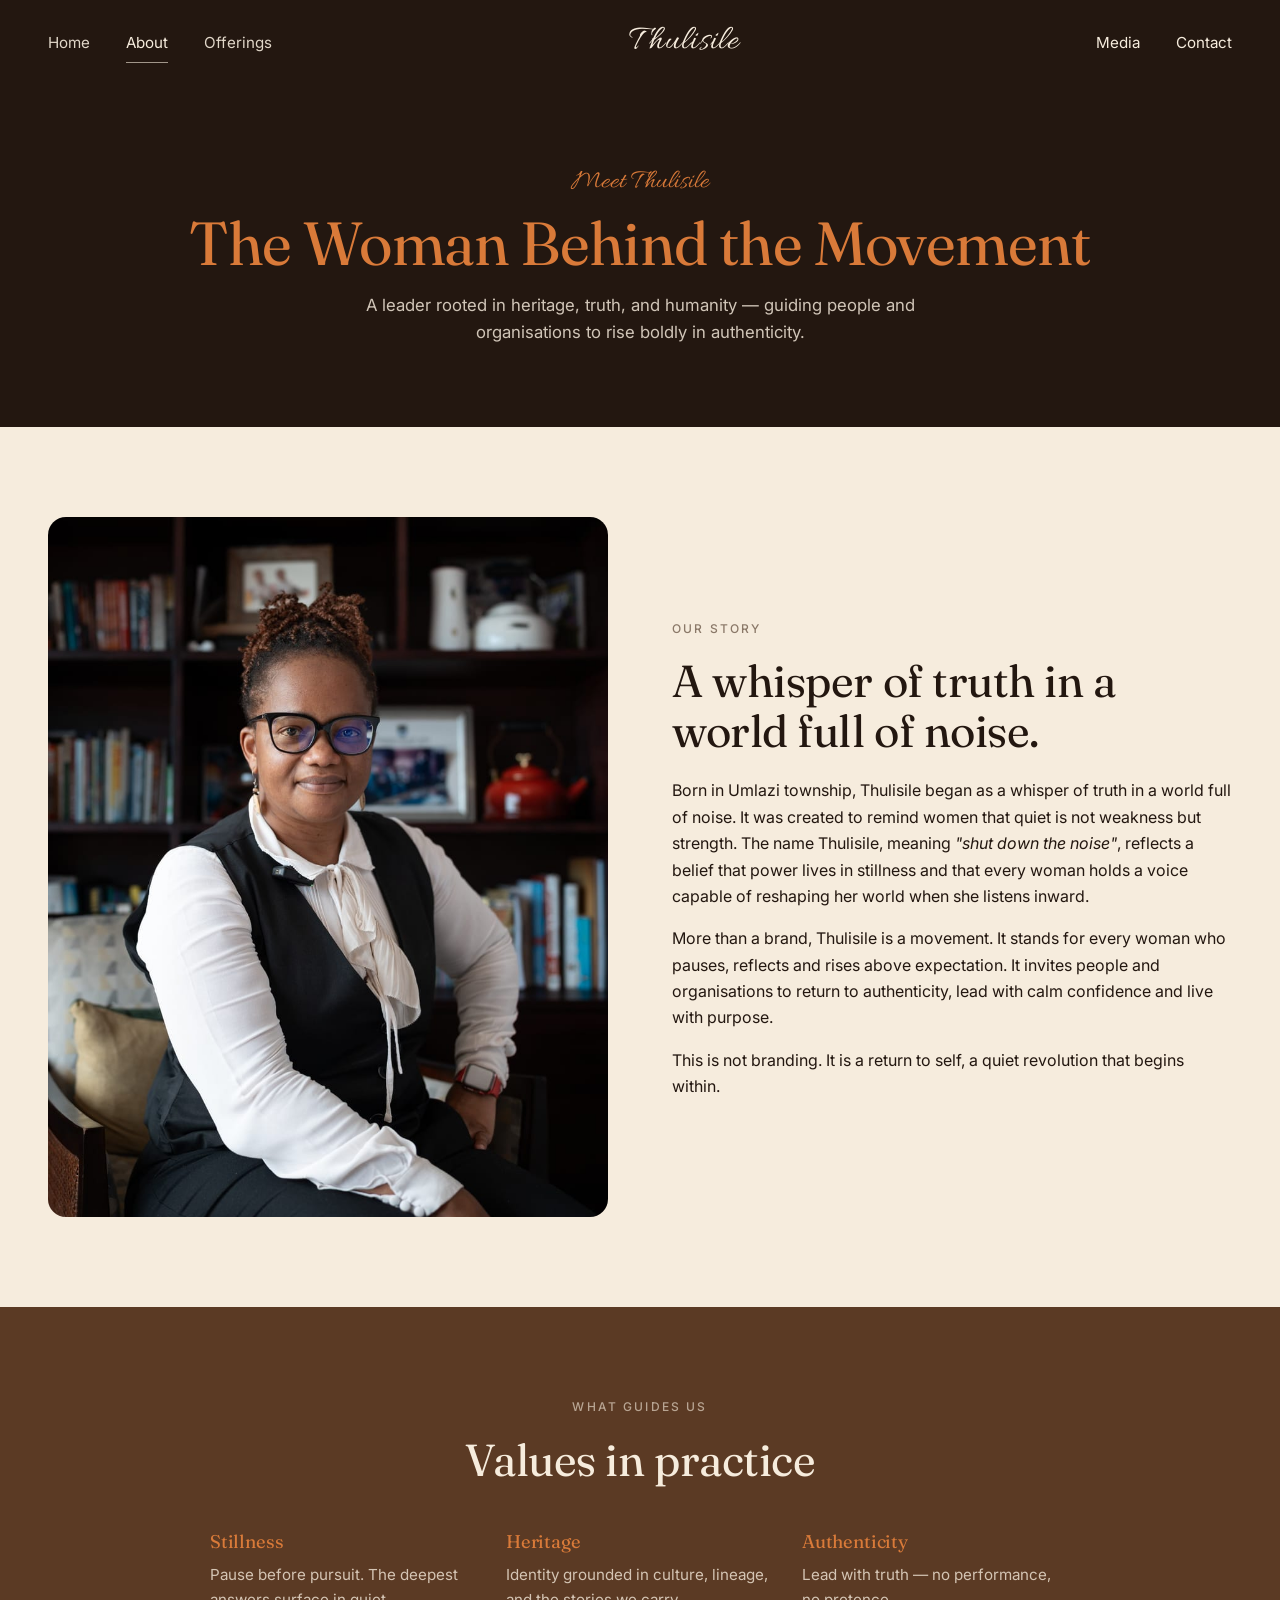
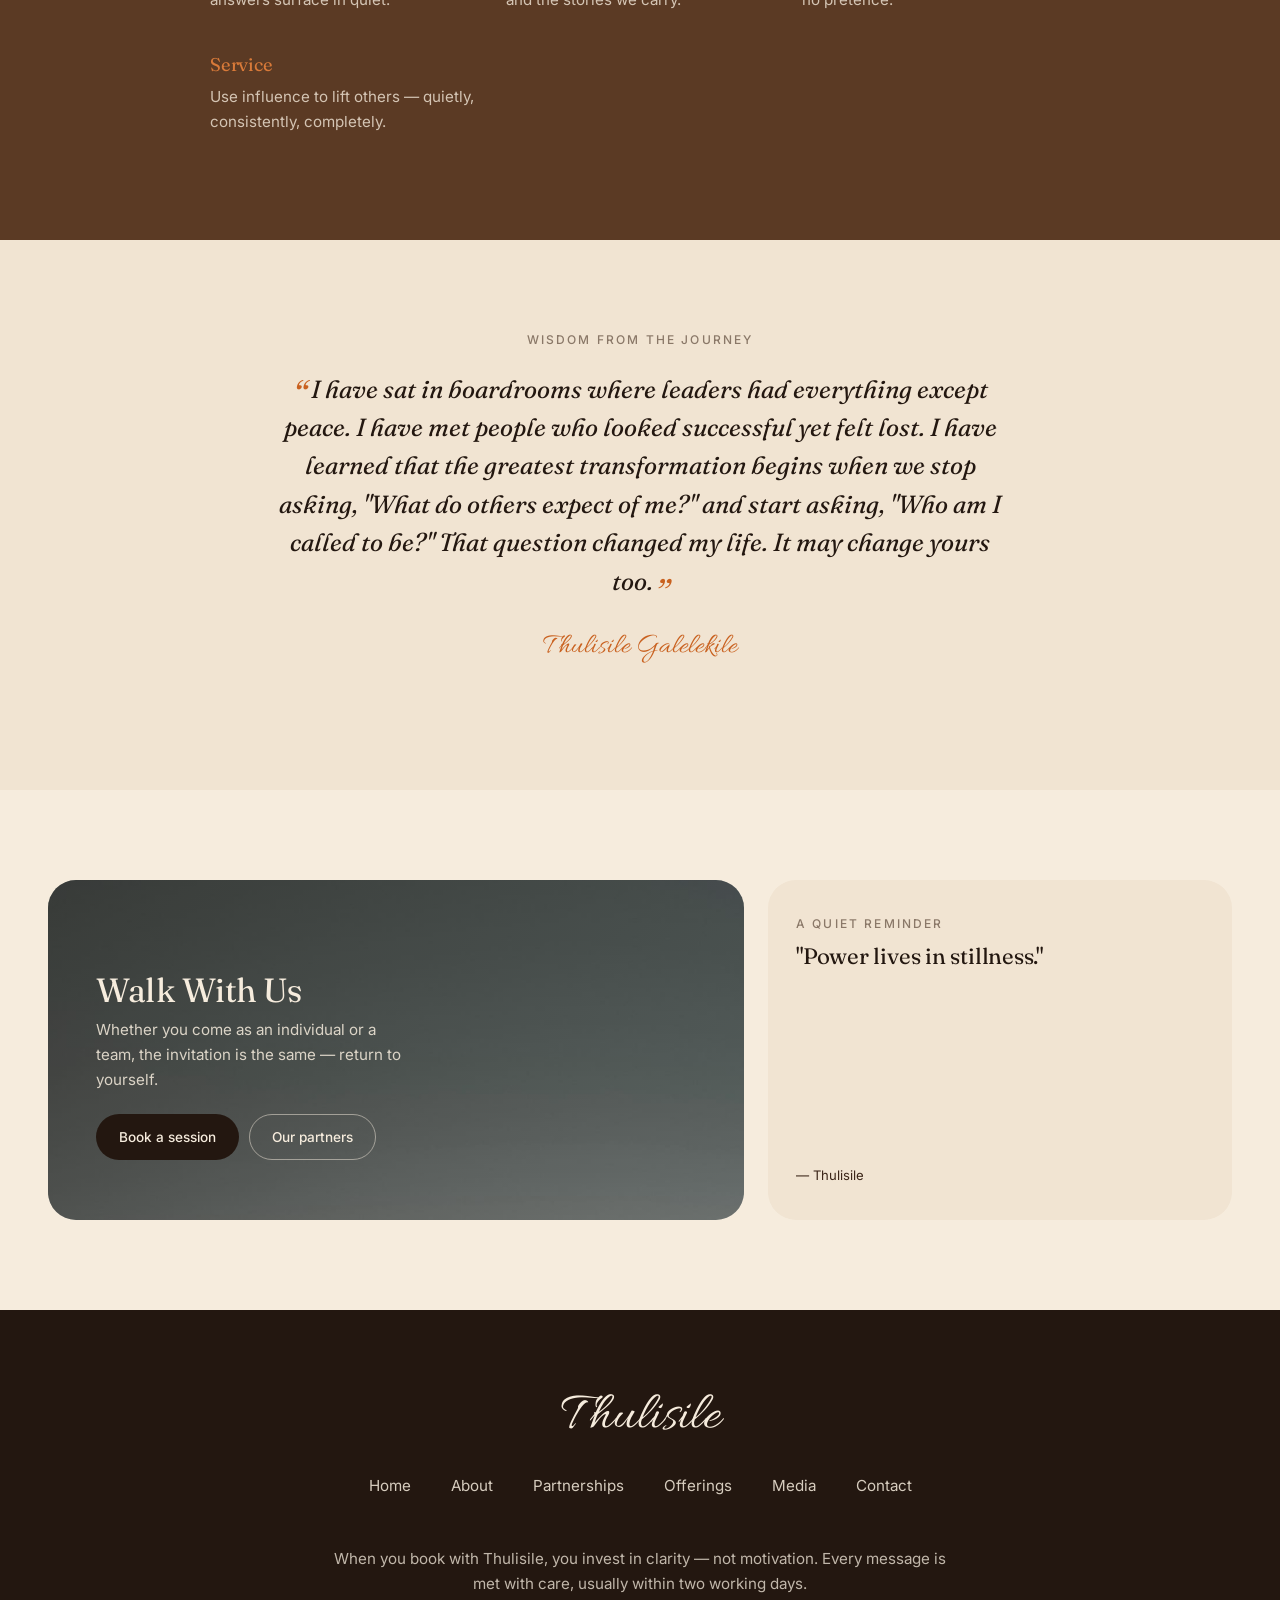
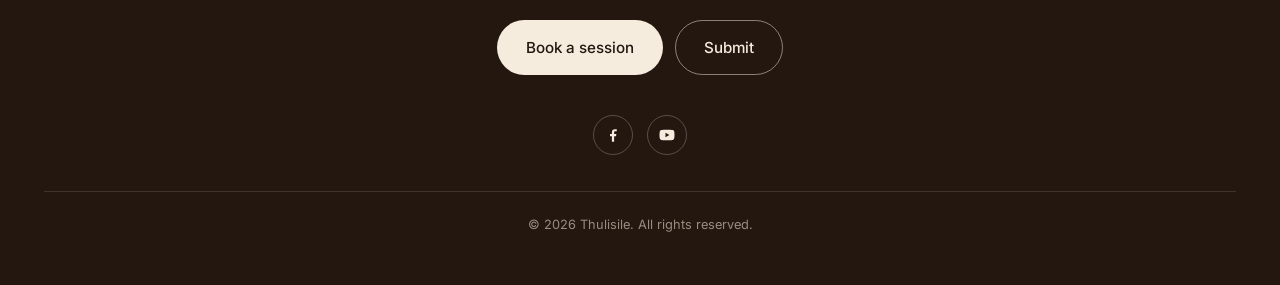
==== commit f97688d2: "Add rotating banner, By The Numbers stats, Wisdom quote, Why Book preamble, real footer CTA" ====
--- a/about.html
+++ b/about.html
@@ -97,6 +97,14 @@
   </div>
 </section>
 
+<section class="wisdom-quote">
+  <div class="wisdom-inner">
+    <span class="eyebrow">Wisdom from the journey</span>
+    <blockquote>I have sat in boardrooms where leaders had everything except peace. I have met people who looked successful yet felt lost. I have learned that the greatest transformation begins when we stop asking, "What do others expect of me?" and start asking, "Who am I called to be?" That question changed my life. It may change yours too.</blockquote>
+    <p class="attribution">Thulisile Galelekile</p>
+  </div>
+</section>
+
 <section class="journey-insights" style="padding-top:90px;">
   <div class="journey-insights-grid">
     <div class="journey-card">
@@ -130,7 +138,7 @@
       <li><a href="media.html">Media</a></li>
       <li><a href="contact.html">Contact</a></li>
     </ul>
-    <p class="footer-cta">Use this section to give visitors a final reminder of what they'll get by booking. Keep it short and clear, a sentence or two that reinforces value, trust, and what happens after they click the button.</p>
+    <p class="footer-cta">When you book with Thulisile, you invest in clarity — not motivation. Every message is met with care, usually within two working days.</p>
     <div class="footer-actions">
       <a href="contact.html" class="btn btn-light">Book a session</a>
       <a href="contact.html" class="btn btn-outline">Submit</a>
--- a/styles.css
+++ b/styles.css
@@ -761,6 +761,107 @@
   .journey-insights-grid { grid-template-columns: 1fr; }
 }
 
+/* ---------- ROTATING BANNER ---------- */
+.rotator {
+  background: var(--brown-rich);
+  color: var(--cream);
+  padding: 22px 20px;
+  overflow: hidden;
+  position: relative;
+  border-top: 1px solid var(--line);
+  border-bottom: 1px solid var(--line);
+}
+.rotator-track { text-align: center; position: relative; min-height: 1.6em; }
+.rotator-item {
+  font-family: var(--serif);
+  font-style: italic;
+  font-size: clamp(1rem, 1.6vw, 1.35rem);
+  color: var(--orange-soft);
+  position: absolute;
+  left: 50%;
+  top: 50%;
+  transform: translate(-50%, -50%);
+  width: 100%;
+  padding: 0 20px;
+  opacity: 0;
+  transition: opacity 0.7s;
+  pointer-events: none;
+}
+.rotator-item.active { opacity: 1; }
+
+/* ---------- STATS / BY THE NUMBERS ---------- */
+.stats-section {
+  background: var(--brown-deep);
+  color: var(--cream);
+  padding: 90px 0;
+  border-top: 1px solid var(--line);
+}
+.stats-head { text-align: center; margin-bottom: 56px; }
+.stats-head .eyebrow { color: rgba(246,236,221,0.6); }
+.stats-head h2 { color: var(--cream); }
+.stats-grid {
+  max-width: 1080px;
+  margin: 0 auto;
+  padding: 0 28px;
+  display: grid;
+  grid-template-columns: repeat(auto-fit, minmax(200px, 1fr));
+  gap: 32px;
+}
+.stat {
+  text-align: center;
+  padding: 24px 12px;
+  border-left: 1px solid rgba(246,236,221,0.12);
+}
+.stat:first-child { border-left: none; }
+.stat-num {
+  font-family: var(--serif);
+  font-size: clamp(2.2rem, 4vw, 3rem);
+  color: var(--orange-soft);
+  line-height: 1;
+  margin-bottom: 12px;
+  display: block;
+}
+.stat-label {
+  color: rgba(246,236,221,0.82);
+  font-size: 0.92rem;
+  line-height: 1.5;
+}
+@media (max-width: 700px) {
+  .stat { border-left: none; border-top: 1px solid rgba(246,236,221,0.1); padding-top: 24px; }
+  .stat:first-child { border-top: none; padding-top: 0; }
+}
+
+/* ---------- WISDOM QUOTE ---------- */
+.wisdom-quote {
+  background: var(--cream-soft);
+  color: var(--brown-deep);
+  padding: 90px 0;
+}
+.wisdom-inner {
+  max-width: 780px;
+  margin: 0 auto;
+  padding: 0 28px;
+  text-align: center;
+}
+.wisdom-inner .eyebrow { color: var(--muted); }
+.wisdom-inner blockquote {
+  font-family: var(--serif);
+  font-style: italic;
+  font-size: clamp(1.15rem, 2vw, 1.55rem);
+  line-height: 1.55;
+  color: var(--brown-deep);
+  margin: 20px 0 24px;
+  quotes: "\201C" "\201D";
+}
+.wisdom-inner blockquote::before { content: open-quote; color: var(--orange); font-size: 1.4em; line-height: 0; vertical-align: -0.25em; margin-right: 4px; }
+.wisdom-inner blockquote::after { content: close-quote; color: var(--orange); font-size: 1.4em; line-height: 0; vertical-align: -0.45em; margin-left: 2px; }
+.wisdom-inner .attribution {
+  font-family: var(--script);
+  font-size: 1.8rem;
+  color: var(--orange);
+  margin-top: 8px;
+}
+
 /* ---------- FOOTER ---------- */
 .footer {
   background: var(--brown-deep);
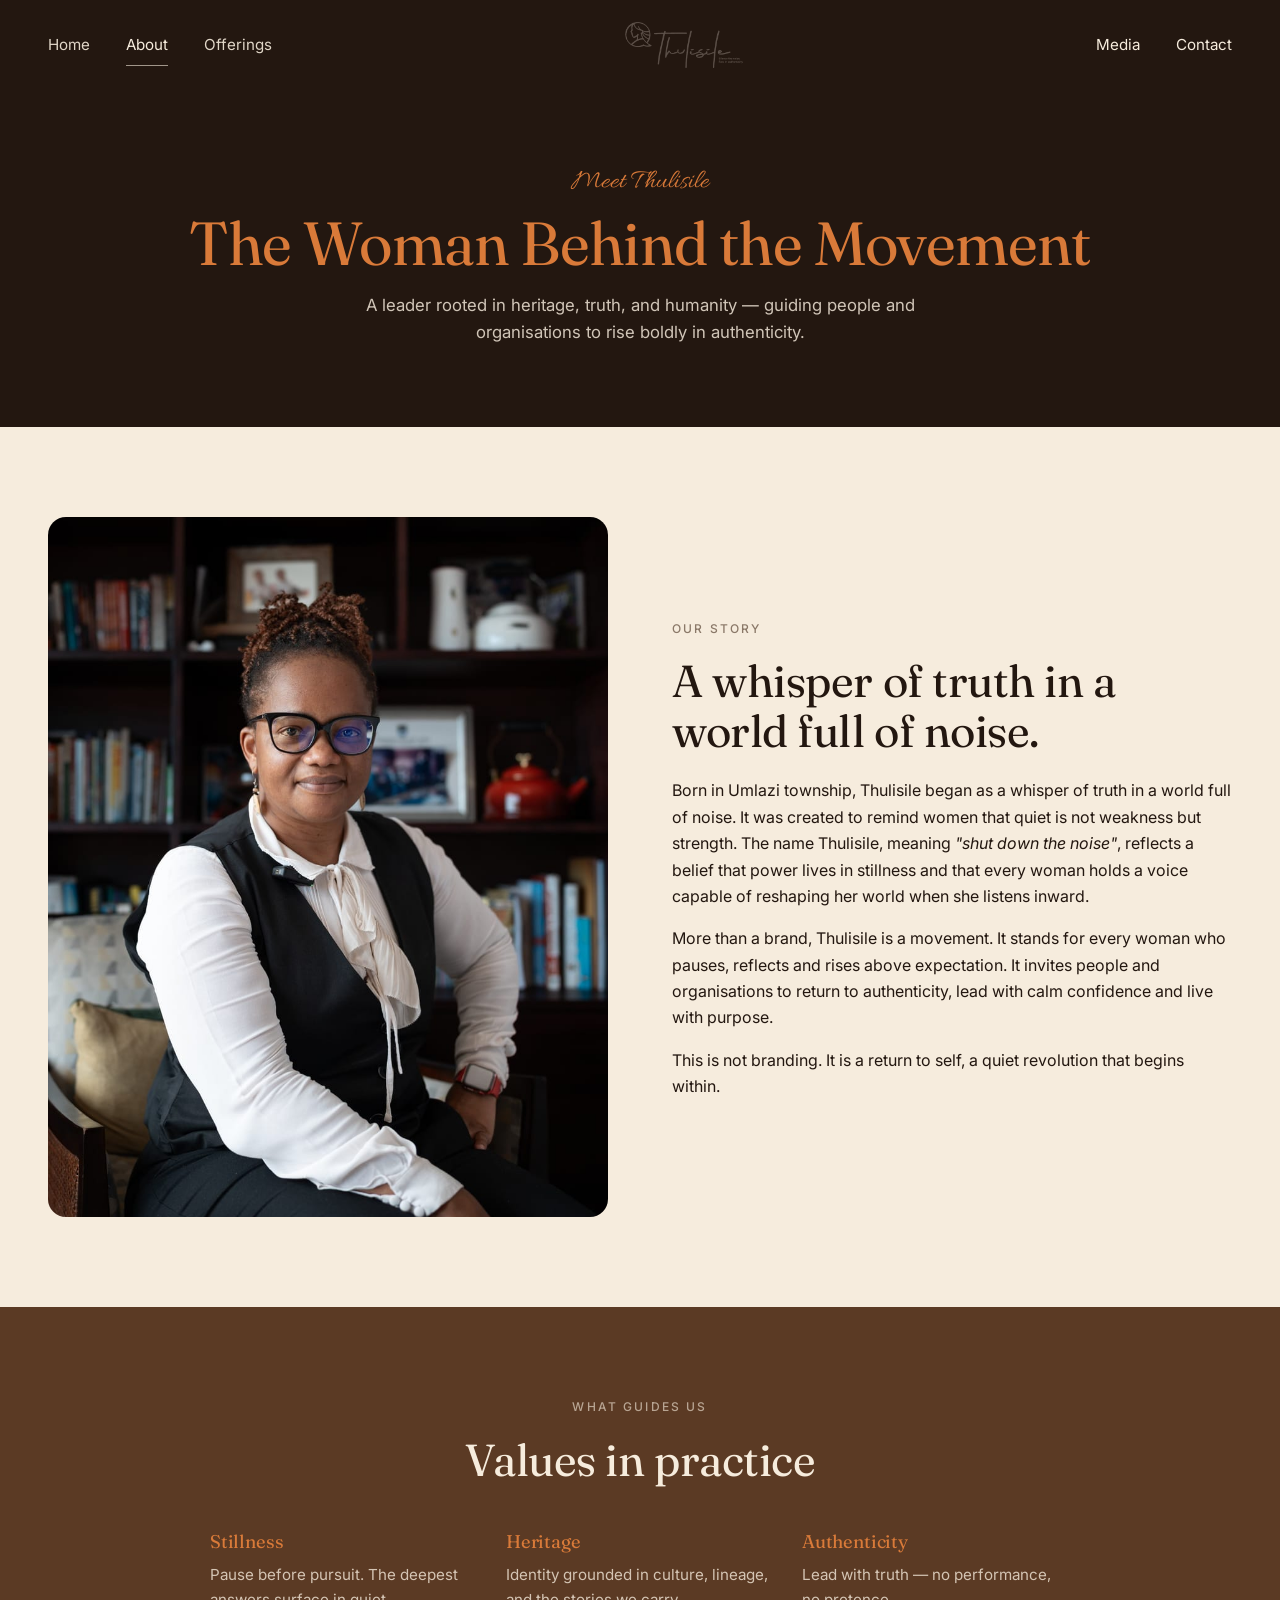
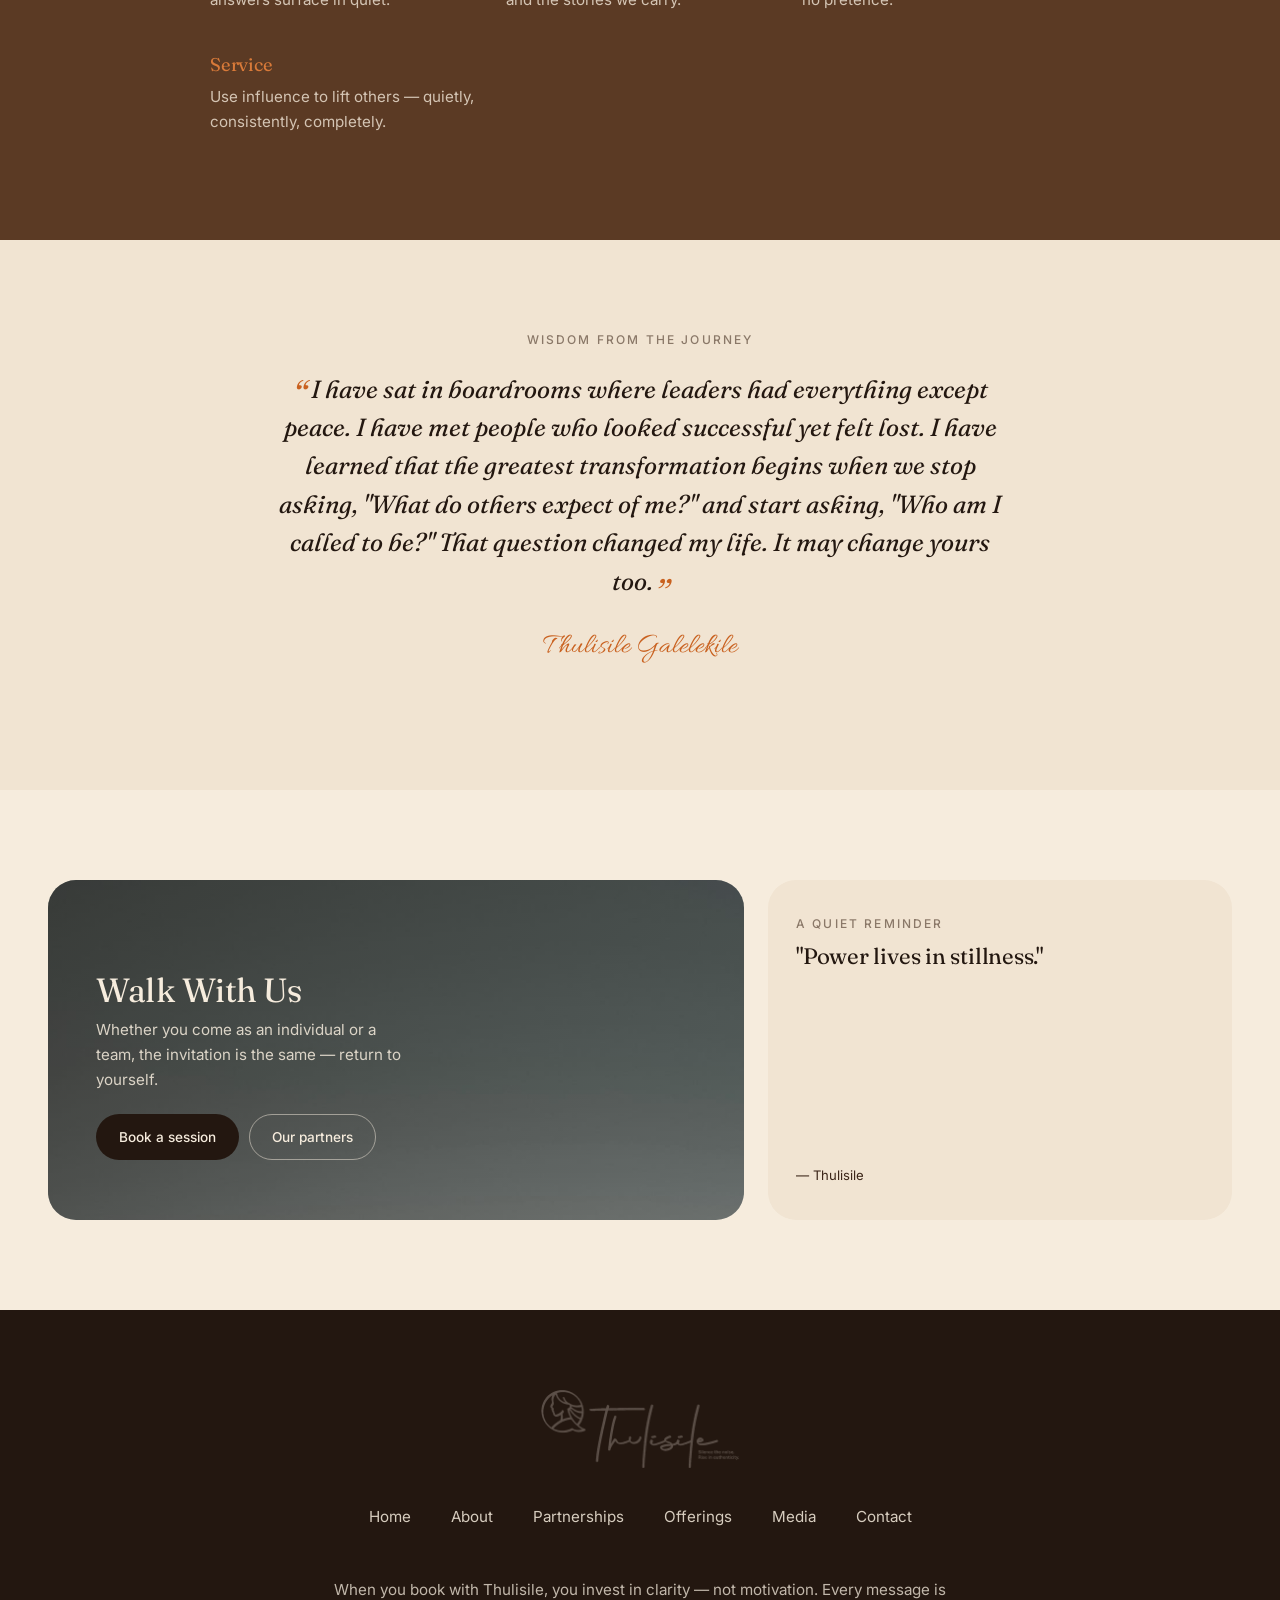
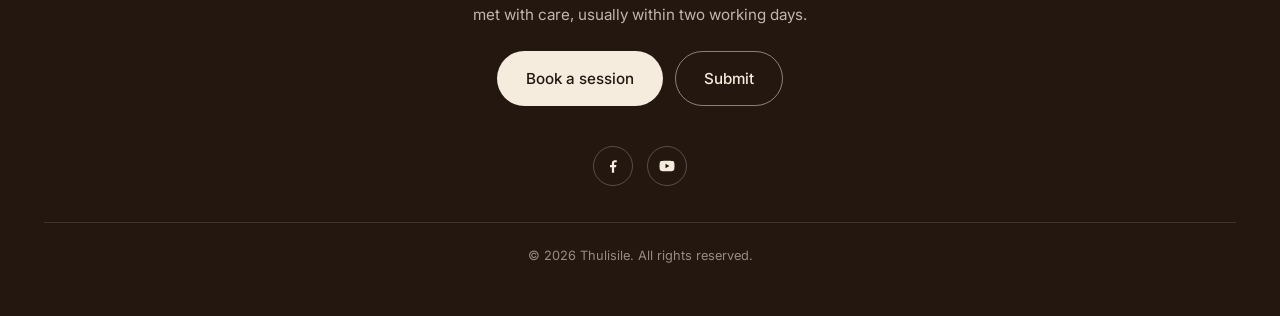
==== commit 4ad9f611: "Replace text logo with new brand logo (silhouette + wordmark) across all pages" ====
--- a/about.html
+++ b/about.html
@@ -33,7 +33,7 @@
         </ul>
       </li>
     </ul>
-    <a href="index.html" class="nav-logo">Thulisile</a>
+    <a href="index.html" class="nav-logo" aria-label="Thulisile"><img src="images/logo.png" alt="Thulisile" /></a>
     <ul class="nav-side">
       <li class="has-dropdown">
         <a href="media.html">Media</a>
@@ -129,7 +129,7 @@
 
 <footer class="footer">
   <div class="container">
-    <a href="index.html" class="footer-logo">Thulisile</a>
+    <a href="index.html" class="footer-logo" aria-label="Thulisile"><img src="images/logo.png" alt="Thulisile" /></a>
     <ul class="footer-nav">
       <li><a href="index.html">Home</a></li>
       <li><a href="about.html">About</a></li>
--- a/styles.css
+++ b/styles.css
@@ -108,12 +108,18 @@
 }
 
 .nav-logo {
-  font-family: var(--script);
-  font-size: 2.2rem;
-  color: var(--cream);
+  display: inline-flex;
+  align-items: center;
   line-height: 1;
-  letter-spacing: 0.02em;
   flex: 0 0 auto;
+}
+.nav-logo img {
+  height: 46px;
+  width: auto;
+  display: block;
+}
+@media (max-width: 900px) {
+  .nav-logo img { height: 40px; }
 }
 
 .nav-side { display: flex; gap: 36px; align-items: center; list-style: none; margin: 0; padding: 0; font-size: 0.95rem; }
@@ -761,6 +767,60 @@
   .journey-insights-grid { grid-template-columns: 1fr; }
 }
 
+/* ---------- REFLECTION CALLOUT ---------- */
+.callout-section {
+  padding: 30px 0 60px;
+  background: var(--cream);
+}
+.callout-section.on-brown {
+  background: var(--brown-warm);
+  padding: 60px 0 30px;
+}
+.callout {
+  max-width: 780px;
+  margin: 0 auto;
+  padding: 32px 40px;
+  border-left: 3px solid var(--orange);
+  background: var(--cream-soft);
+  border-radius: 0 var(--radius-md) var(--radius-md) 0;
+  position: relative;
+}
+.callout-section.on-brown .callout {
+  background: rgba(246,236,221,0.06);
+  border-left-color: var(--orange-soft);
+}
+.callout .eyebrow {
+  color: var(--muted);
+  margin-bottom: 10px;
+}
+.callout-section.on-brown .callout .eyebrow { color: rgba(246,236,221,0.55); }
+.callout blockquote,
+.callout .callout-quote {
+  font-family: var(--serif);
+  font-style: italic;
+  font-size: clamp(1.05rem, 1.6vw, 1.3rem);
+  line-height: 1.5;
+  color: var(--brown-deep);
+  margin: 0;
+  quotes: "\201C" "\201D";
+}
+.callout-section.on-brown .callout .callout-quote,
+.callout-section.on-brown .callout blockquote { color: var(--cream); }
+.callout .callout-note {
+  margin-top: 14px;
+  font-size: 0.95rem;
+  color: var(--brown-rich);
+  line-height: 1.6;
+}
+.callout-section.on-brown .callout .callout-note { color: rgba(246,236,221,0.78); }
+.callout .callout-tag {
+  font-family: var(--script);
+  font-size: 1.4rem;
+  color: var(--orange);
+  display: block;
+  margin-bottom: 4px;
+}
+
 /* ---------- ROTATING BANNER ---------- */
 .rotator {
   background: var(--brown-rich);
@@ -870,12 +930,18 @@
   text-align: center;
 }
 .footer-logo {
-  font-family: var(--script);
-  font-size: 3.4rem;
+  display: inline-block;
   line-height: 1;
+  margin-bottom: 28px;
+}
+.footer-logo img {
+  height: 78px;
+  width: auto;
   display: block;
-  margin-bottom: 28px;
-  color: var(--cream);
+  margin: 0 auto;
+}
+@media (max-width: 700px) {
+  .footer-logo img { height: 64px; }
 }
 .footer-nav {
   display: flex;
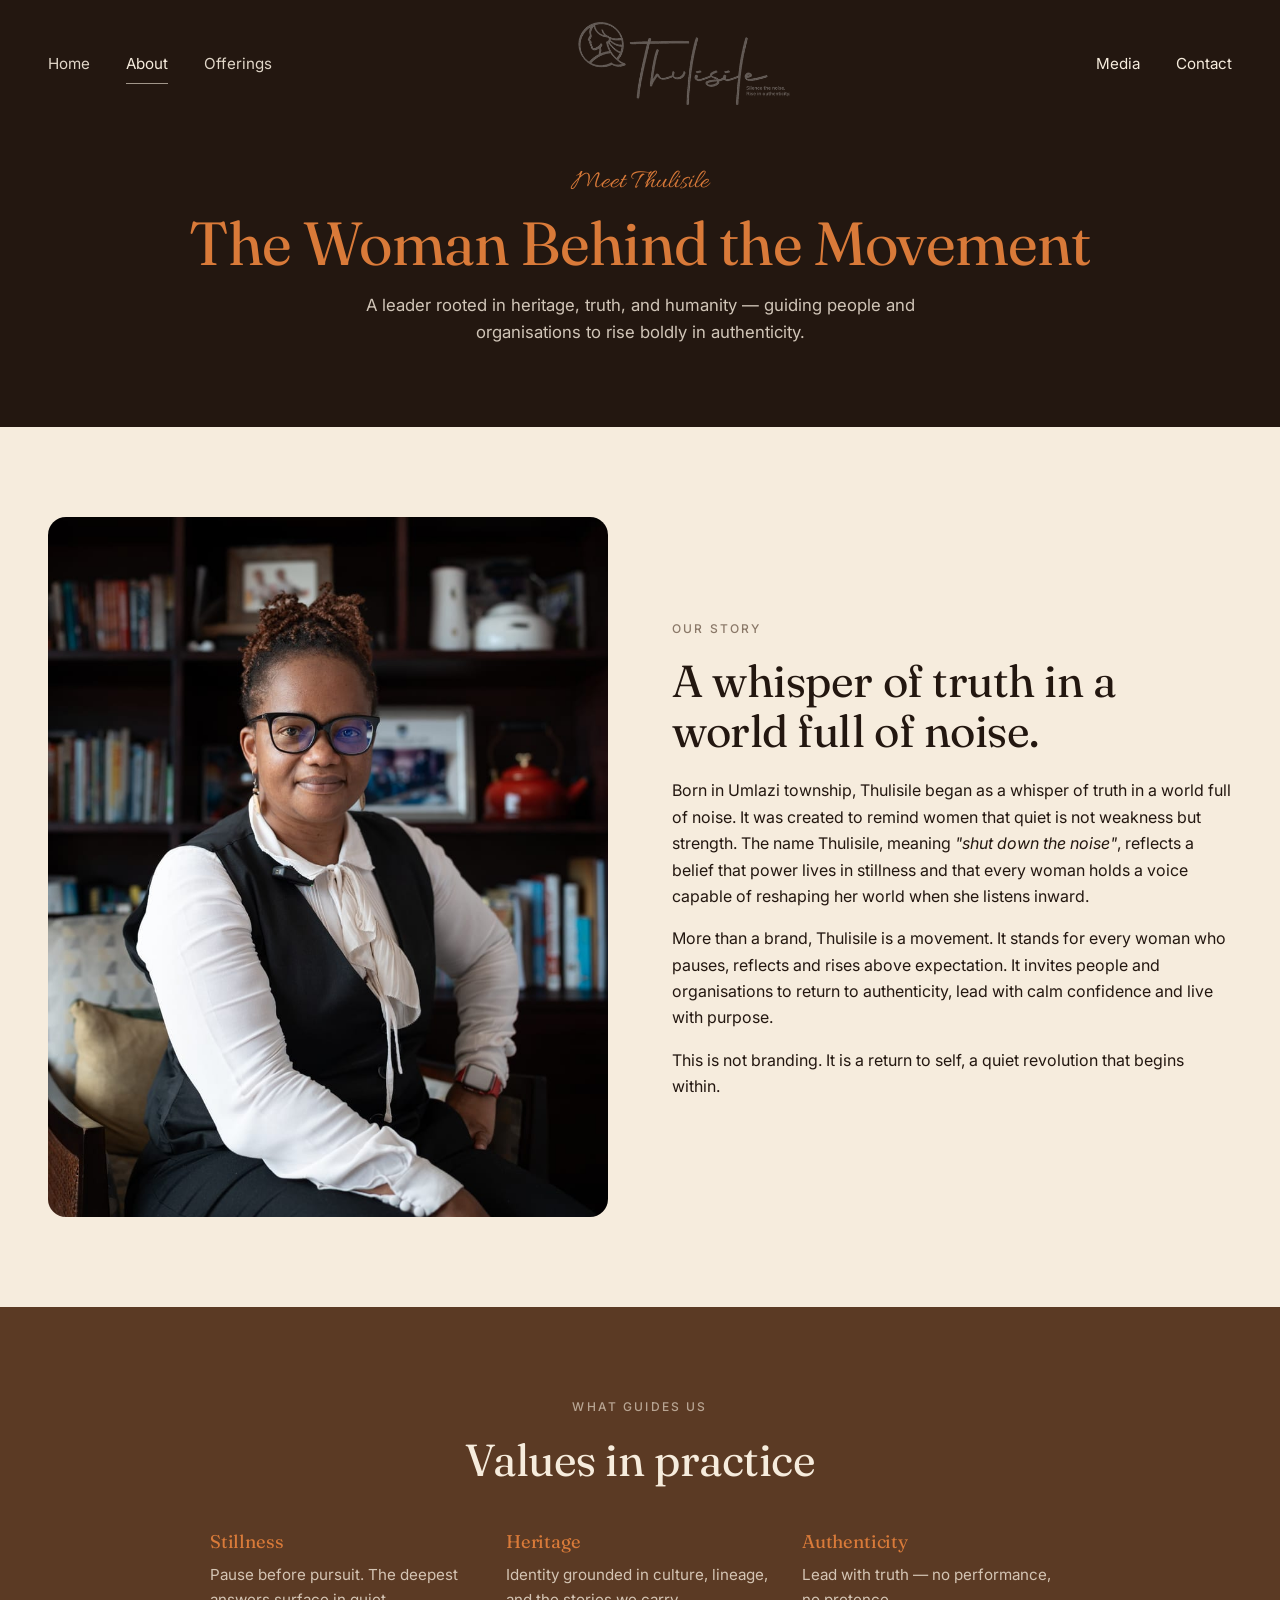
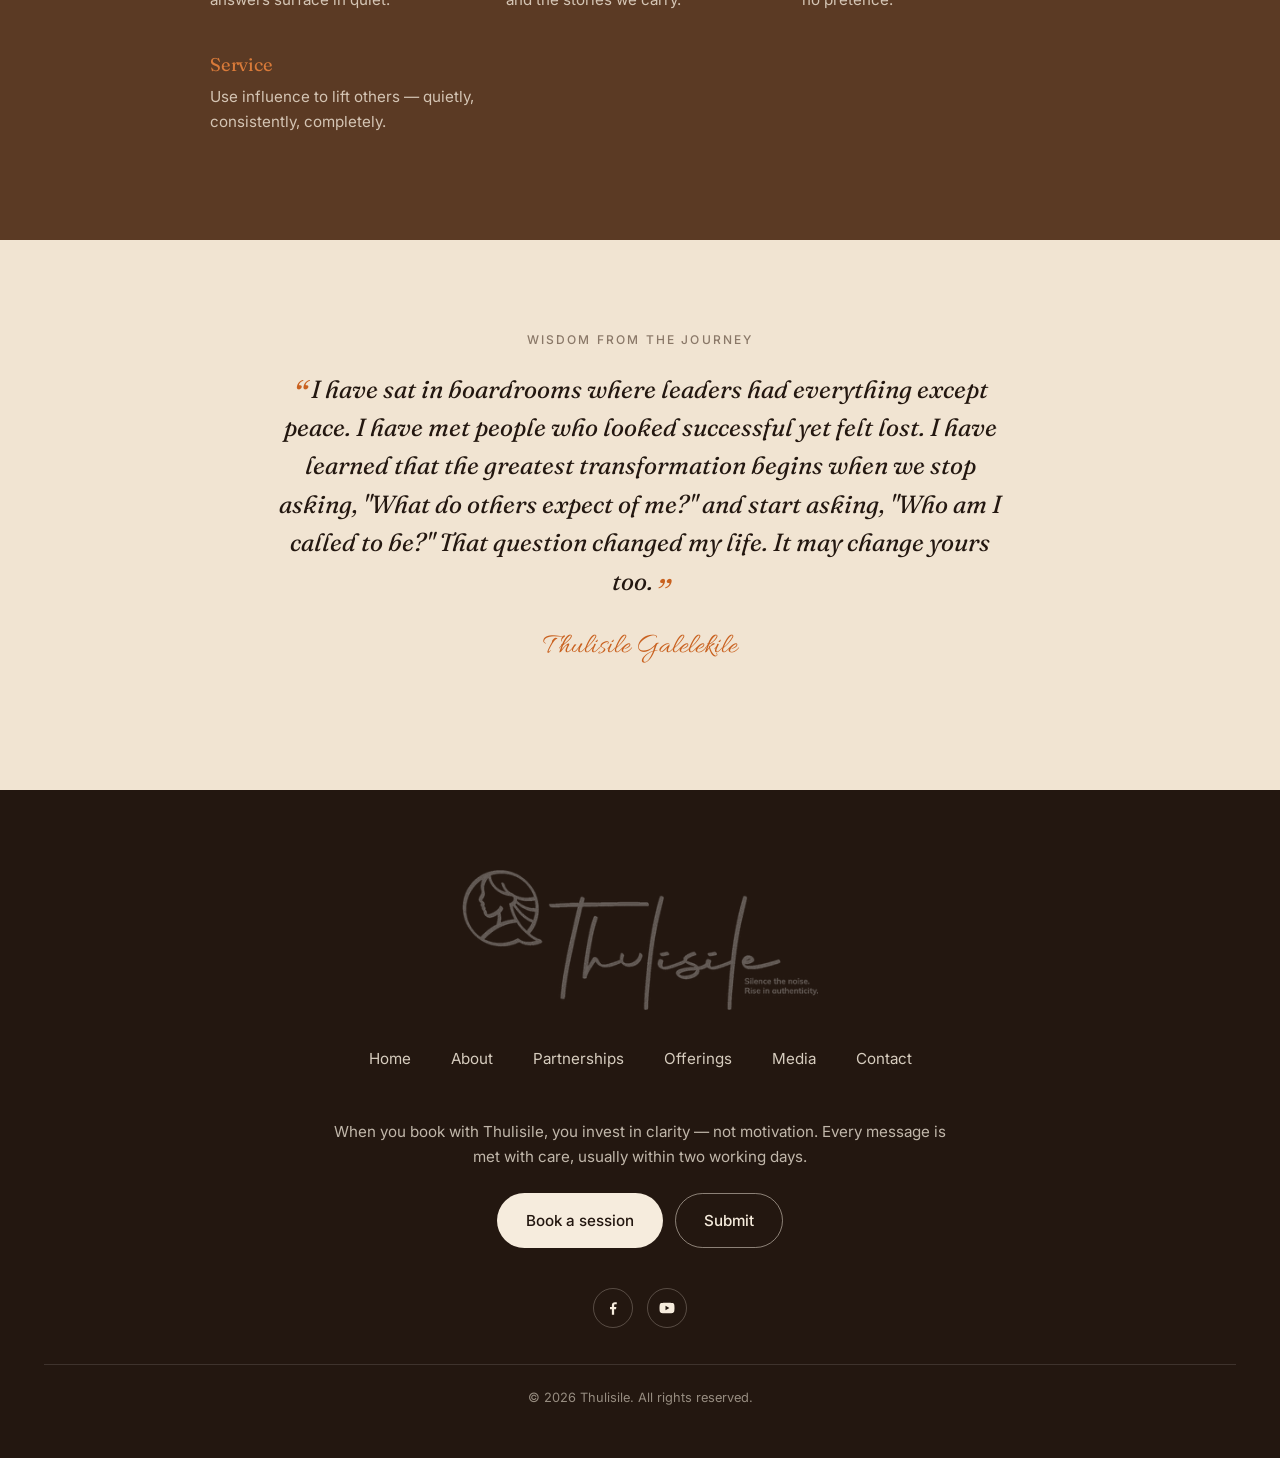
==== commit 4e6e6c6b: "Remove Begin Your Journey + insights section from all pages" ====
--- a/about.html
+++ b/about.html
@@ -105,28 +105,6 @@
   </div>
 </section>
 
-<section class="journey-insights" style="padding-top:90px;">
-  <div class="journey-insights-grid">
-    <div class="journey-card">
-      <h2>Walk With Us</h2>
-      <p>Whether you come as an individual or a team, the invitation is the same — return to yourself.</p>
-      <div class="journey-actions">
-        <a href="contact.html" class="btn btn-dark">Book a session</a>
-        <a href="partners.html" class="btn btn-outline">Our partners</a>
-      </div>
-    </div>
-    <div class="insights-card">
-      <div>
-        <span class="eyebrow">A quiet reminder</span>
-        <h3 style="font-size:1.4rem;">"Power lives in stillness."</h3>
-      </div>
-      <div class="insights-foot">
-        <p>— Thulisile</p>
-      </div>
-    </div>
-  </div>
-</section>
-
 <footer class="footer">
   <div class="container">
     <a href="index.html" class="footer-logo" aria-label="Thulisile"><img src="images/logo.png" alt="Thulisile" /></a>
--- a/styles.css
+++ b/styles.css
@@ -114,12 +114,13 @@
   flex: 0 0 auto;
 }
 .nav-logo img {
-  height: 46px;
+  height: 83px;
   width: auto;
   display: block;
+  filter: brightness(0) invert(1);
 }
 @media (max-width: 900px) {
-  .nav-logo img { height: 40px; }
+  .nav-logo img { height: 72px; }
 }
 
 .nav-side { display: flex; gap: 36px; align-items: center; list-style: none; margin: 0; padding: 0; font-size: 0.95rem; }
@@ -935,13 +936,14 @@
   margin-bottom: 28px;
 }
 .footer-logo img {
-  height: 78px;
+  height: 140px;
   width: auto;
   display: block;
   margin: 0 auto;
+  filter: brightness(0) invert(1);
 }
 @media (max-width: 700px) {
-  .footer-logo img { height: 64px; }
+  .footer-logo img { height: 115px; }
 }
 .footer-nav {
   display: flex;
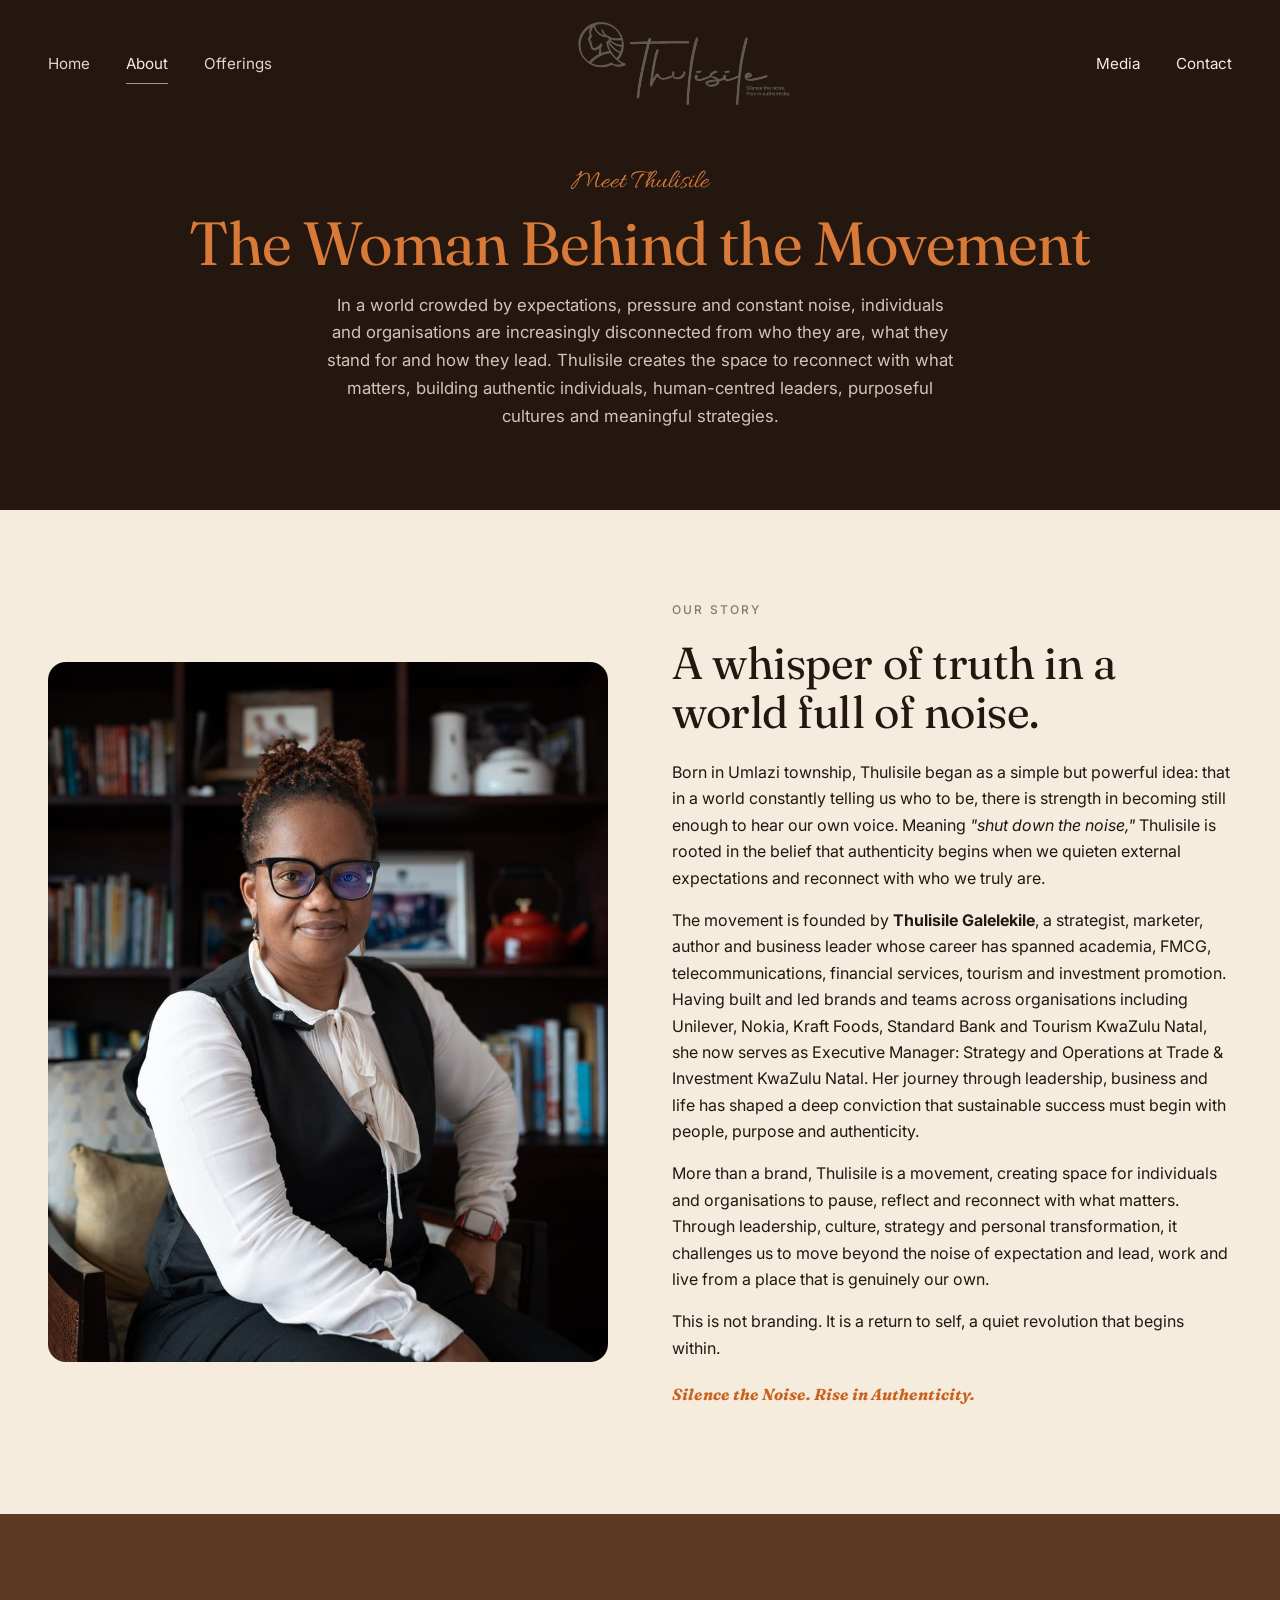
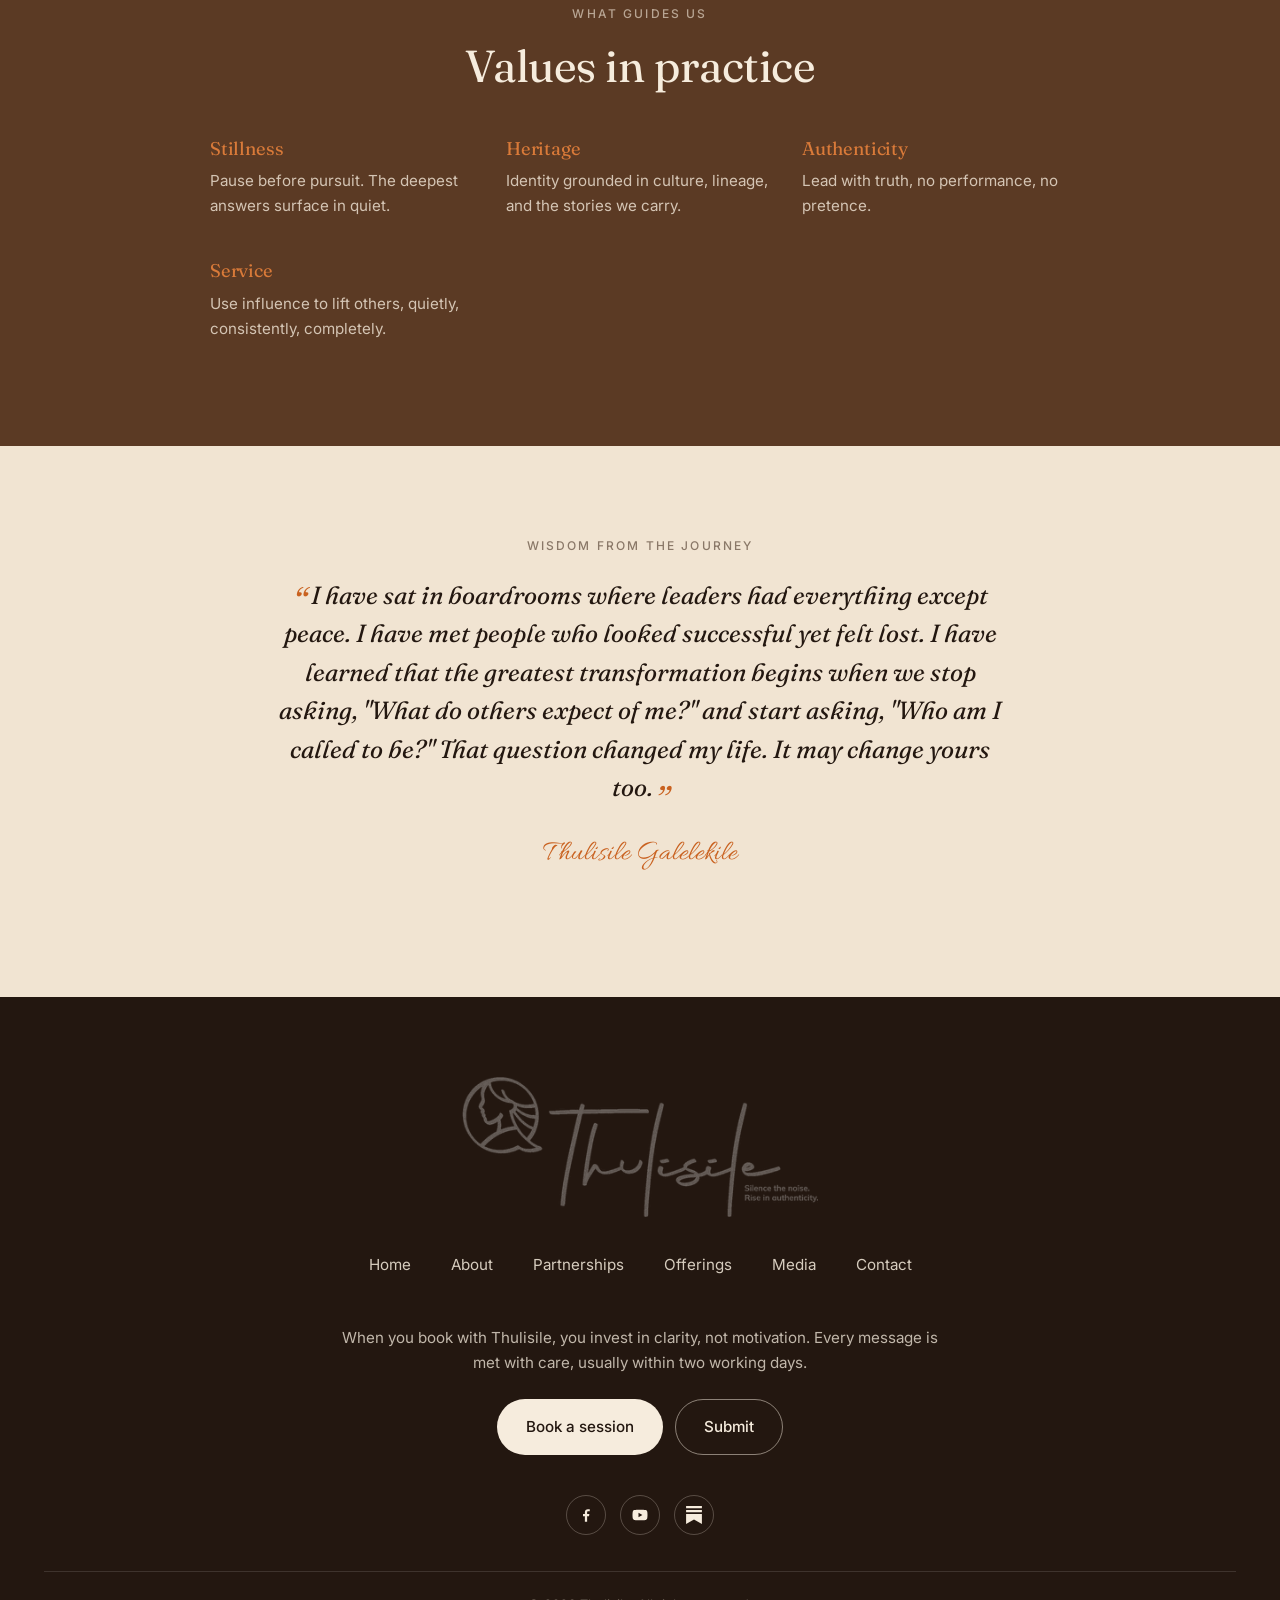
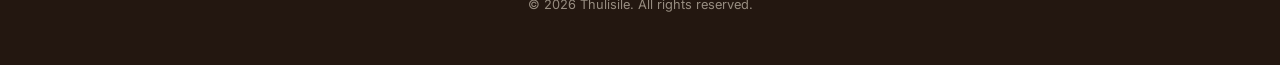
==== commit a0883980: "Add Substack icon to footer socials (placeholder URL, awaiting real link)" ====
--- a/about.html
+++ b/about.html
@@ -3,8 +3,8 @@
 <head>
 <meta charset="utf-8" />
 <meta name="viewport" content="width=device-width, initial-scale=1" />
-<title>About Thulisile — The Woman Behind the Movement</title>
-<meta name="description" content="A leader rooted in heritage, truth, and humanity — guiding people and organisations to rise boldly in authenticity." />
+<title>About Thulisile | The Woman Behind the Movement</title>
+<meta name="description" content="A leader rooted in heritage, truth, and humanity, guiding people and organisations to rise boldly in authenticity." />
 <link rel="preconnect" href="https://fonts.googleapis.com">
 <link rel="preconnect" href="https://fonts.gstatic.com" crossorigin>
 <link href="https://fonts.googleapis.com/css2?family=Fraunces:ital,wght@0,300;0,400;0,500;1,400&family=Inter:wght@300;400;500;600&family=Allura&display=swap" rel="stylesheet">
@@ -29,7 +29,7 @@
           <li><a href="fun-to-fit.html">Fun to Fit</a></li>
           <li><a href="reflections.html">Reflections</a></li>
           <li><a href="life-journeys.html">Life Journeys</a></li>
-          <li><a href="corporate-strategy.html">Corporate Strategy</a></li>
+          <li><a href="corporate-strategy.html">Organisational Authenticity</a></li>
         </ul>
       </li>
     </ul>
@@ -39,8 +39,7 @@
         <a href="media.html">Media</a>
         <ul class="dropdown">
           <li><a href="blog.html">Blog</a></li>
-          <li><a href="youtube.html">YouTube</a></li>
-          <li><a href="podcast.html">Podcast</a></li>
+          <li><a href="podcast.html">Podcast on YouTube</a></li>
         </ul>
       </li>
       <li><a href="contact.html">Contact</a></li>
@@ -53,7 +52,7 @@
   <div class="container">
     <span class="script-kicker">Meet Thulisile</span>
     <h1>The Woman Behind the Movement</h1>
-    <p>A leader rooted in heritage, truth, and humanity — guiding people and organisations to rise boldly in authenticity.</p>
+    <p>In a world crowded by expectations, pressure and constant noise, individuals and organisations are increasingly disconnected from who they are, what they stand for and how they lead. Thulisile creates the space to reconnect with what matters, building authentic individuals, human-centred leaders, purposeful cultures and meaningful strategies.</p>
   </div>
 </section>
 
@@ -63,9 +62,11 @@
     <div>
       <span class="eyebrow">Our story</span>
       <h2>A whisper of truth in a world full of noise.</h2>
-      <p>Born in Umlazi township, Thulisile began as a whisper of truth in a world full of noise. It was created to remind women that quiet is not weakness but strength. The name Thulisile, meaning <em>"shut down the noise"</em>, reflects a belief that power lives in stillness and that every woman holds a voice capable of reshaping her world when she listens inward.</p>
-      <p>More than a brand, Thulisile is a movement. It stands for every woman who pauses, reflects and rises above expectation. It invites people and organisations to return to authenticity, lead with calm confidence and live with purpose.</p>
+      <p>Born in Umlazi township, Thulisile began as a simple but powerful idea: that in a world constantly telling us who to be, there is strength in becoming still enough to hear our own voice. Meaning <em>"shut down the noise,"</em> Thulisile is rooted in the belief that authenticity begins when we quieten external expectations and reconnect with who we truly are.</p>
+      <p>The movement is founded by <strong>Thulisile Galelekile</strong>, a strategist, marketer, author and business leader whose career has spanned academia, FMCG, telecommunications, financial services, tourism and investment promotion. Having built and led brands and teams across organisations including Unilever, Nokia, Kraft Foods, Standard Bank and Tourism KwaZulu Natal, she now serves as Executive Manager: Strategy and Operations at Trade &amp; Investment KwaZulu Natal. Her journey through leadership, business and life has shaped a deep conviction that sustainable success must begin with people, purpose and authenticity.</p>
+      <p>More than a brand, Thulisile is a movement, creating space for individuals and organisations to pause, reflect and reconnect with what matters. Through leadership, culture, strategy and personal transformation, it challenges us to move beyond the noise of expectation and lead, work and live from a place that is genuinely our own.</p>
       <p>This is not branding. It is a return to self, a quiet revolution that begins within.</p>
+      <p style="font-family:var(--serif);font-style:italic;color:var(--orange);margin-top:20px;"><strong>Silence the Noise. Rise in Authenticity.</strong></p>
     </div>
   </div>
 </section>
@@ -86,11 +87,11 @@
         </div>
         <div>
           <h3 style="color:var(--orange-soft);font-size:1.15rem;">Authenticity</h3>
-          <p style="color:rgba(246,236,221,0.78);font-size:0.95rem;">Lead with truth — no performance, no pretence.</p>
+          <p style="color:rgba(246,236,221,0.78);font-size:0.95rem;">Lead with truth, no performance, no pretence.</p>
         </div>
         <div>
           <h3 style="color:var(--orange-soft);font-size:1.15rem;">Service</h3>
-          <p style="color:rgba(246,236,221,0.78);font-size:0.95rem;">Use influence to lift others — quietly, consistently, completely.</p>
+          <p style="color:rgba(246,236,221,0.78);font-size:0.95rem;">Use influence to lift others, quietly, consistently, completely.</p>
         </div>
       </div>
     </div>
@@ -116,7 +117,7 @@
       <li><a href="media.html">Media</a></li>
       <li><a href="contact.html">Contact</a></li>
     </ul>
-    <p class="footer-cta">When you book with Thulisile, you invest in clarity — not motivation. Every message is met with care, usually within two working days.</p>
+    <p class="footer-cta">When you book with Thulisile, you invest in clarity, not motivation. Every message is met with care, usually within two working days.</p>
     <div class="footer-actions">
       <a href="contact.html" class="btn btn-light">Book a session</a>
       <a href="contact.html" class="btn btn-outline">Submit</a>
@@ -128,6 +129,9 @@
       <a href="https://www.youtube.com/@ThulisileG" target="_blank" rel="noopener" aria-label="YouTube">
         <svg viewBox="0 0 24 24" xmlns="http://www.w3.org/2000/svg"><path d="M21.6 7.2c-.2-.9-.9-1.6-1.8-1.8C18.2 5 12 5 12 5s-6.2 0-7.8.4c-.9.2-1.6.9-1.8 1.8C2 8.8 2 12 2 12s0 3.2.4 4.8c.2.9.9 1.6 1.8 1.8C5.8 19 12 19 12 19s6.2 0 7.8-.4c.9-.2 1.6-.9 1.8-1.8.4-1.6.4-4.8.4-4.8s0-3.2-.4-4.8zM10 15V9l5.2 3-5.2 3z"/></svg>
       </a>
+      <a href="https://substack.com" target="_blank" rel="noopener" aria-label="Substack">
+        <svg viewBox="0 0 24 24" xmlns="http://www.w3.org/2000/svg"><path d="M22.54 8.24H1.46V5.4h21.08v2.84zM1.46 10.81V24L12 18.11 22.54 24V10.81H1.46zM22.54 0H1.46v2.84h21.08V0z"/></svg>
+      </a>
     </div>
 
     <div class="footer-bottom">&copy; <span id="year"></span> Thulisile. All rights reserved.</div>
